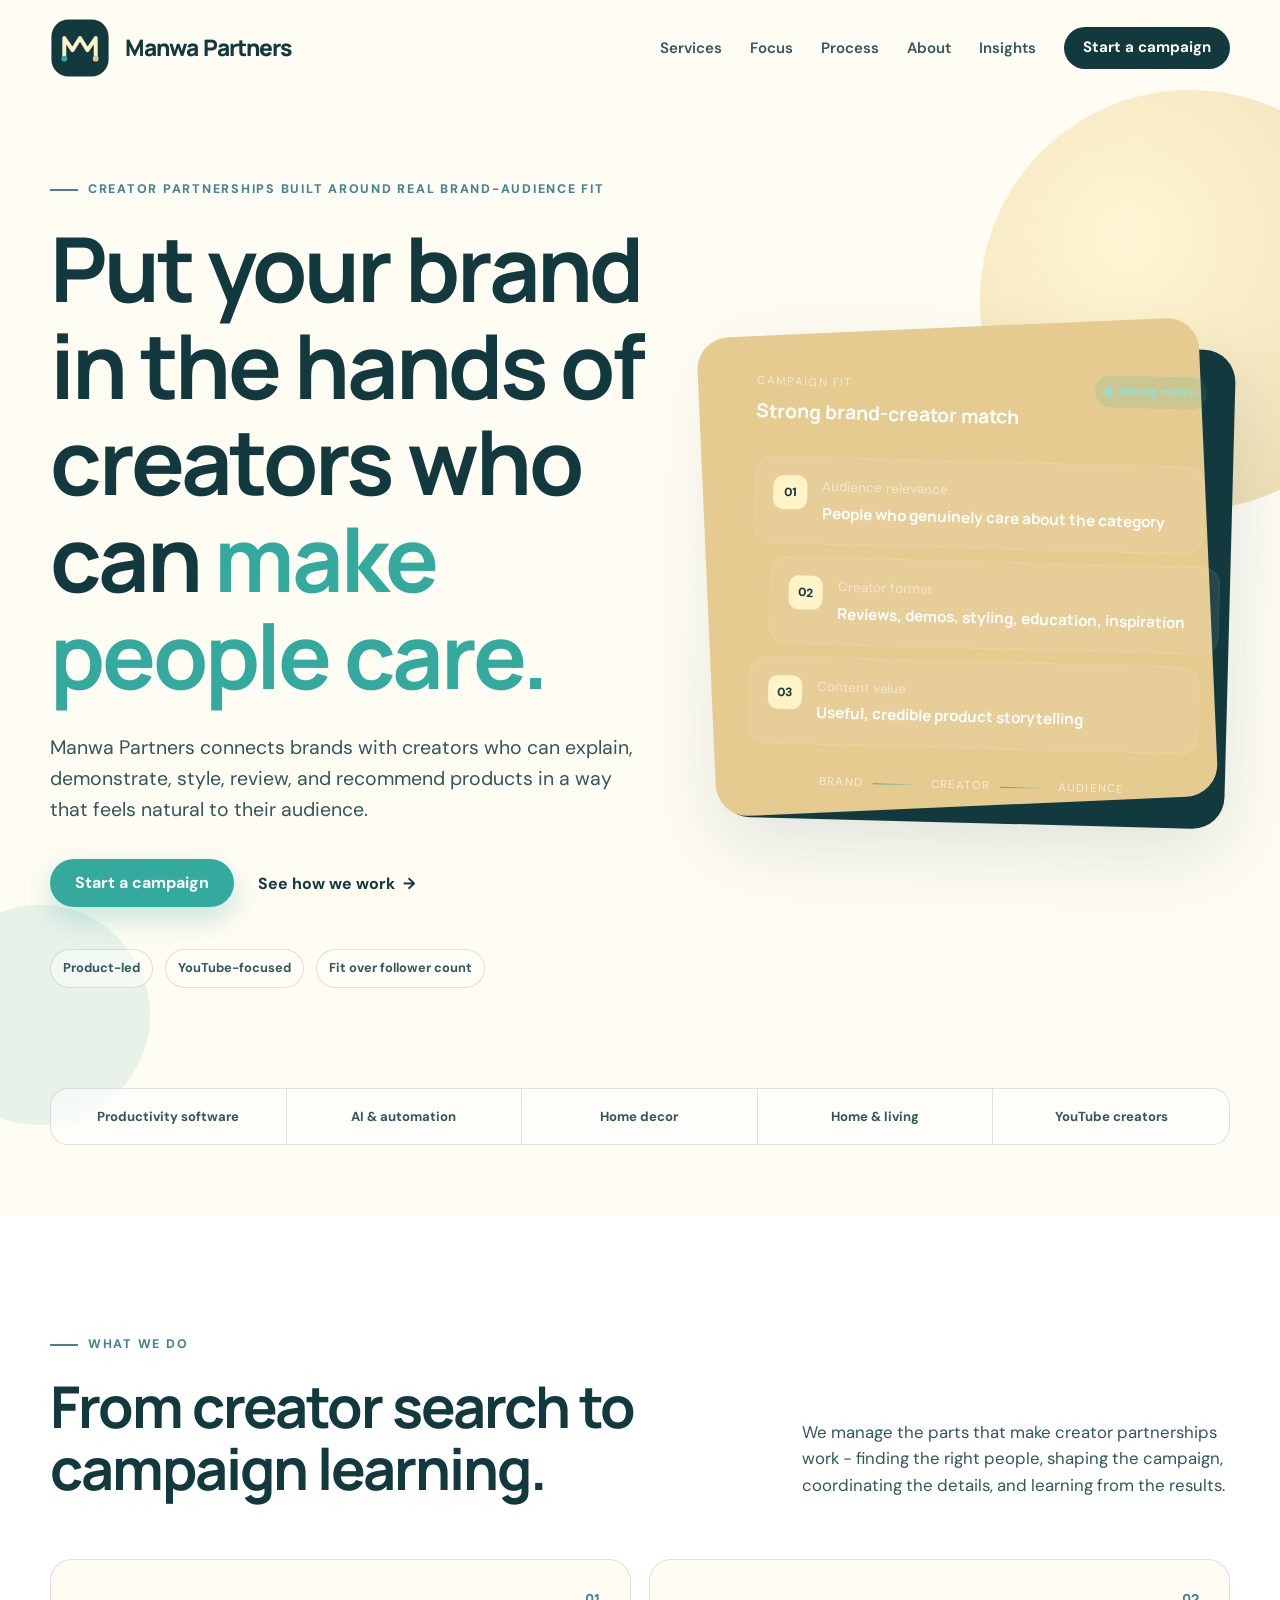
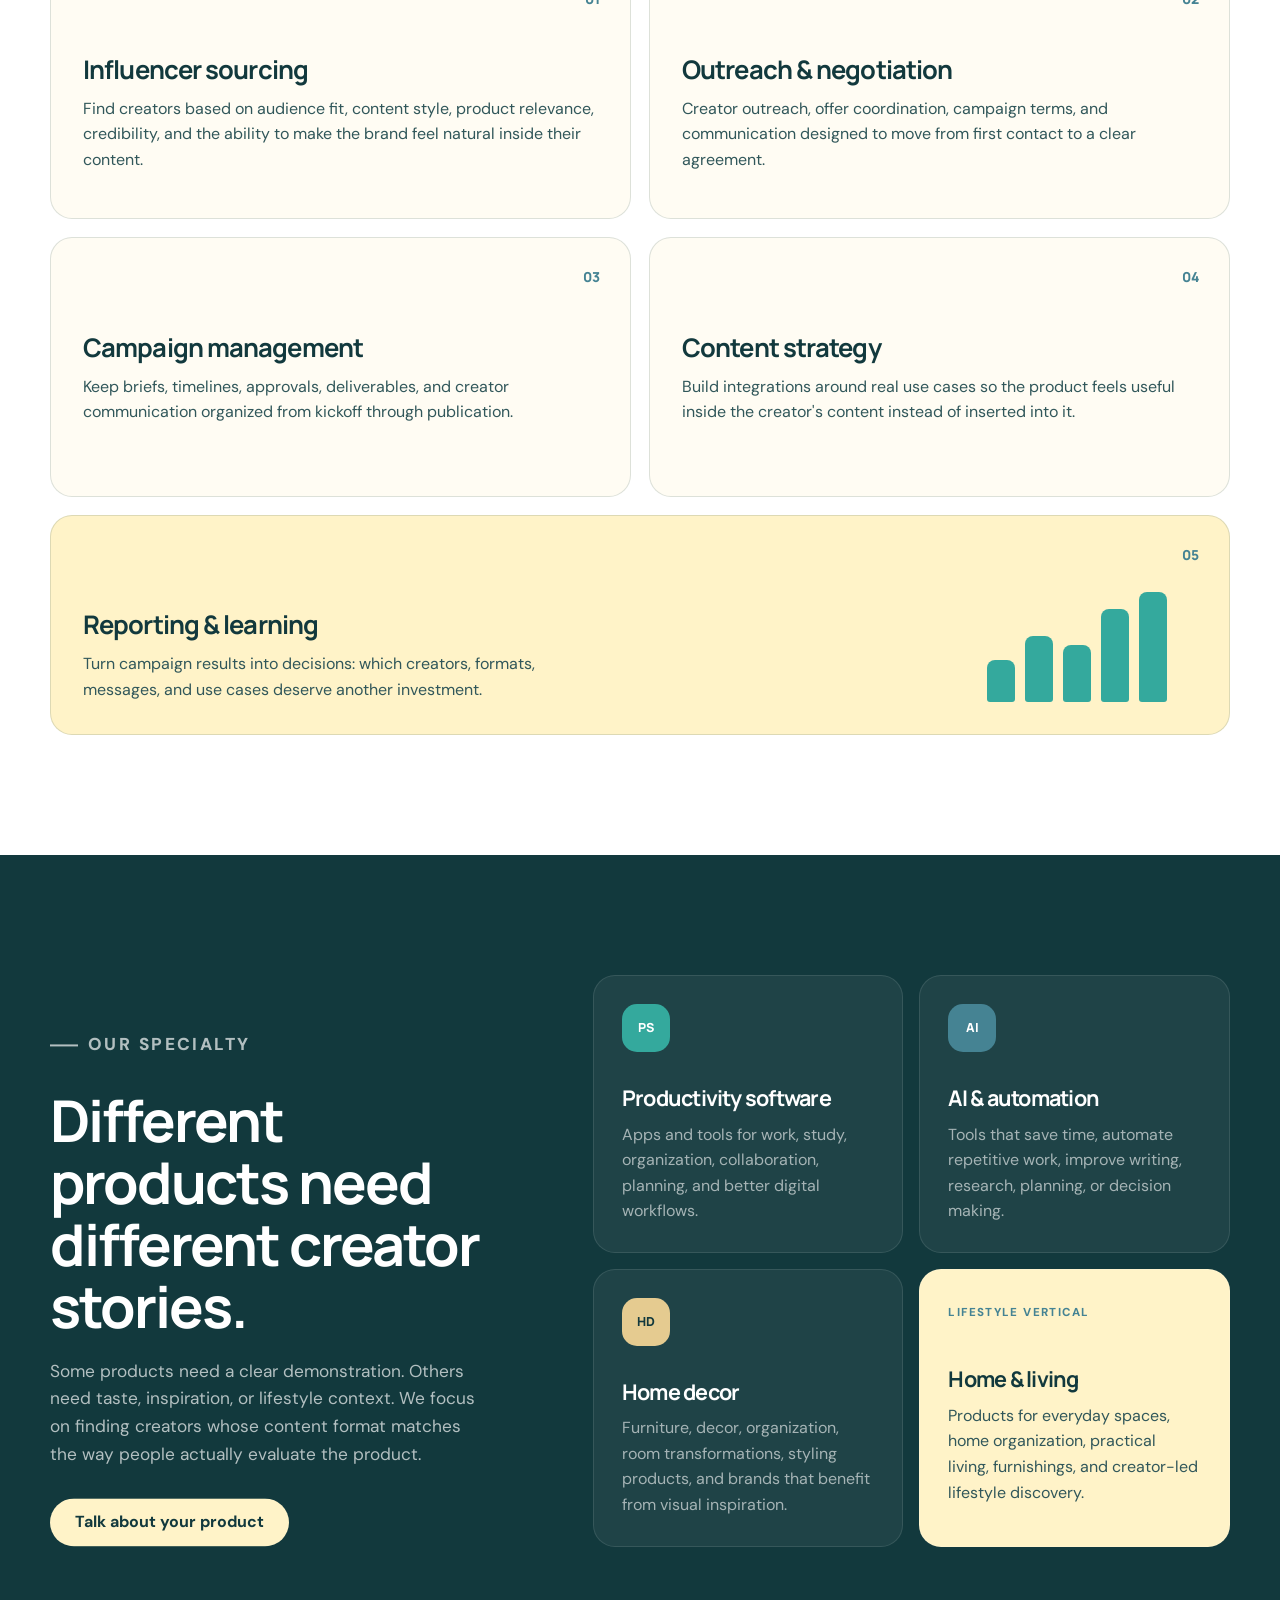
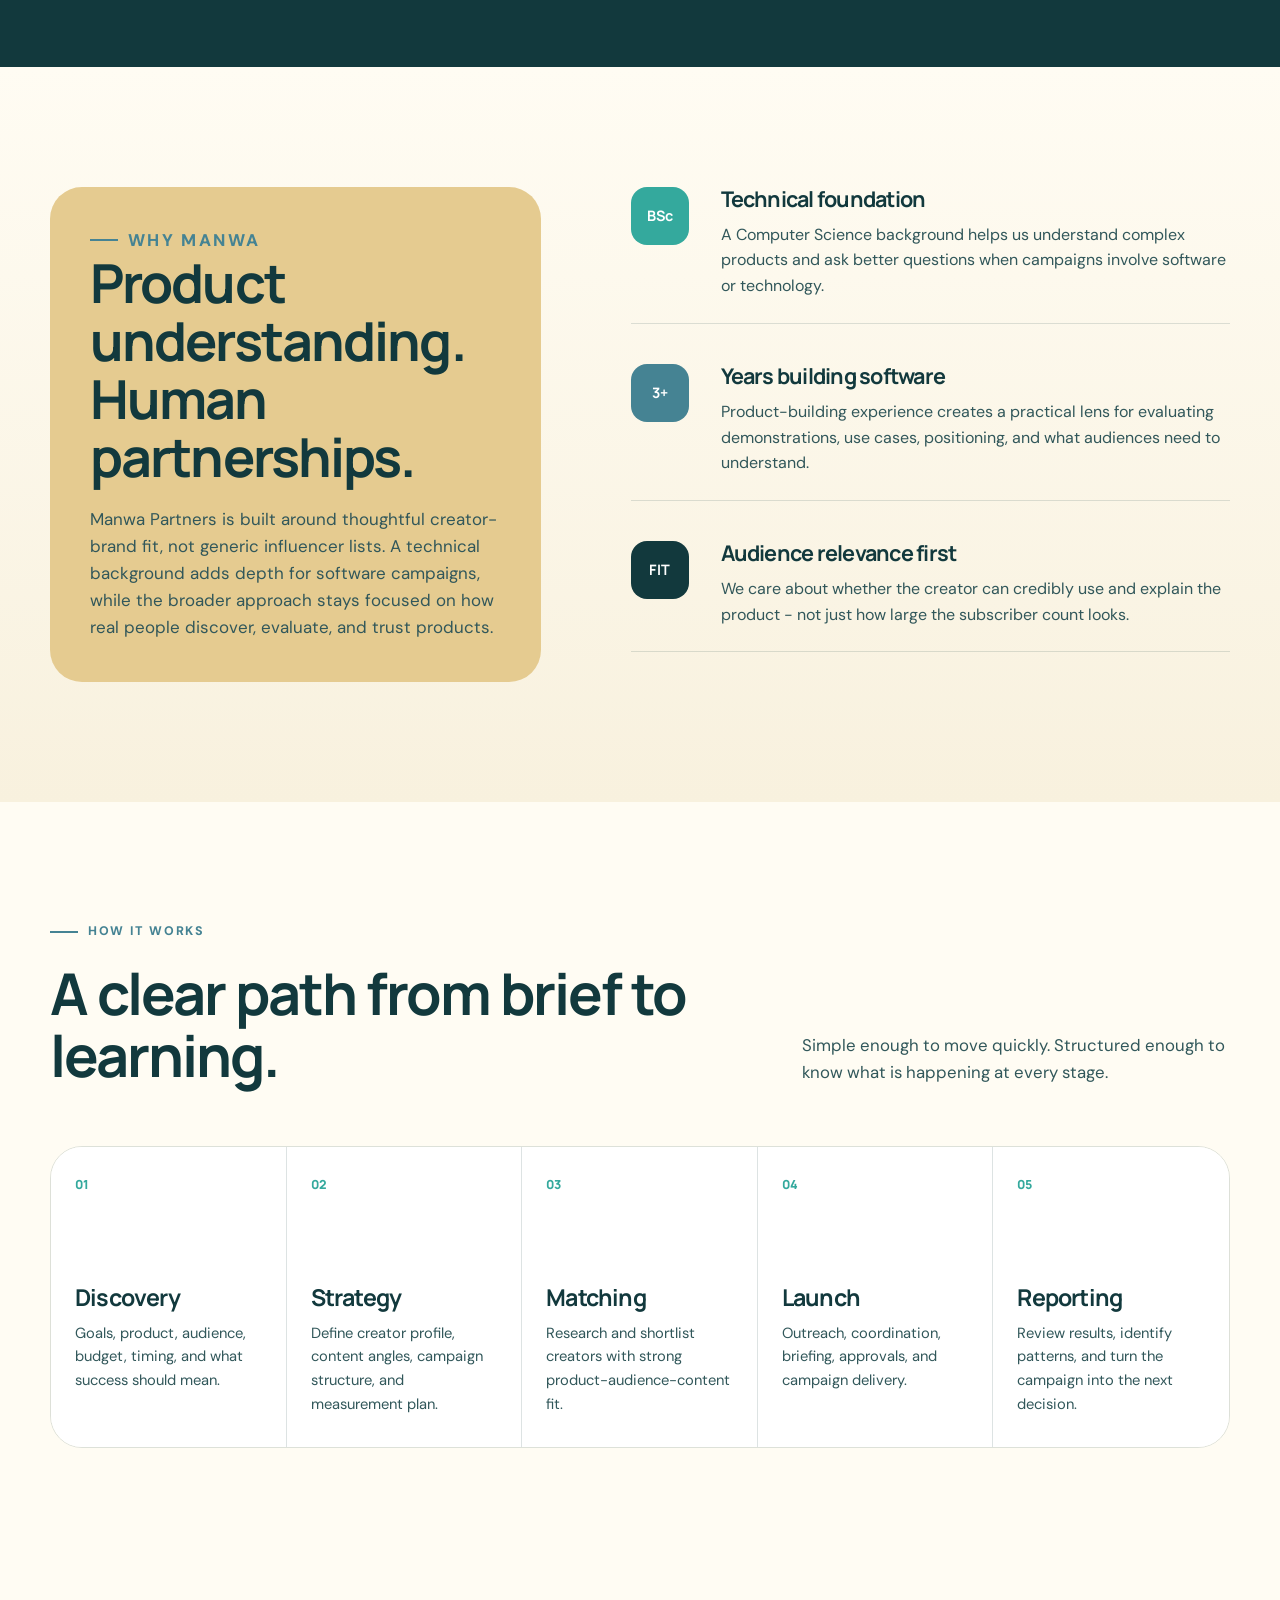
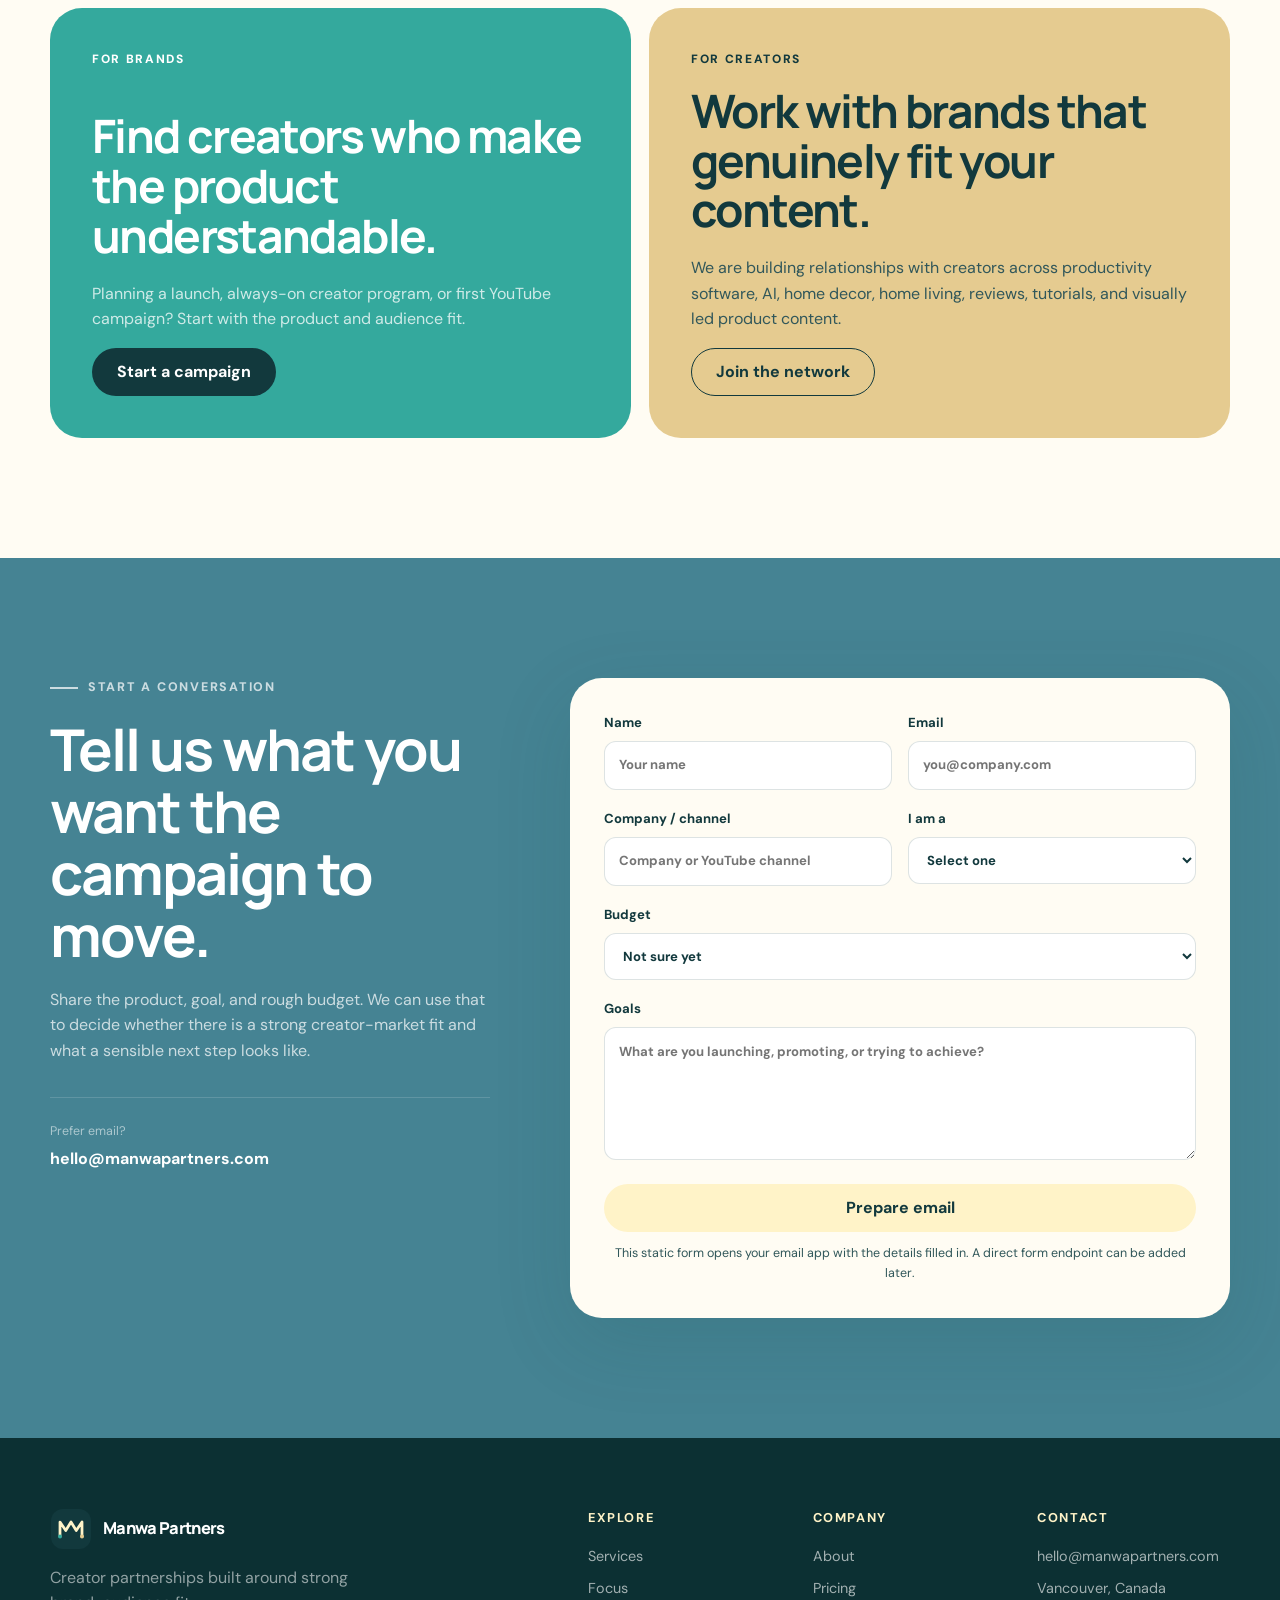
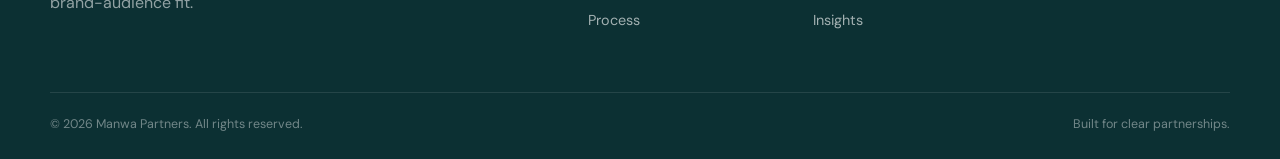
==== index.html @ 05e08f64 "MANWA-1: Add Manwa Partners website" ====
<!doctype html>
<html lang="en">
<head>
  <meta charset="utf-8">
  <meta name="viewport" content="width=device-width, initial-scale=1">
  <title>Manwa Partners | Influencer Marketing & Creator Partnerships</title>
  <meta name="description" content="Manwa Partners connects brands with creators through thoughtful influencer sourcing, campaign strategy, outreach, management, and reporting.">
  <meta name="theme-color" content="#34A99D">
  <meta property="og:title" content="Manwa Partners | Creator partnerships built around real fit">
  <meta property="og:description" content="Influencer marketing and creator partnerships for brands in productivity software, home decor, home living, and other strong-fit categories.">
  <meta property="og:type" content="website">
  <meta property="og:url" content="https://manwapartners.com/">
  <meta property="og:image" content="https://manwapartners.com/assets/og-card.png">
  <link rel="canonical" href="https://manwapartners.com/">
  <link rel="icon" href="assets/favicon.svg" type="image/svg+xml">
  <link rel="preconnect" href="https://fonts.googleapis.com">
  <link rel="preconnect" href="https://fonts.gstatic.com" crossorigin>
  <link href="https://fonts.googleapis.com/css2?family=DM+Sans:wght@400;500;600;700&family=Manrope:wght@500;600;700;800&display=swap" rel="stylesheet">
  <link rel="stylesheet" href="styles.css">
  <script src="script.js" defer></script>
</head>
<body>
  <a class="skip-link" href="#main">Skip to content</a>
  <header class="site-header" data-header>
    <div class="container header-inner">
      <a class="brand" href="index.html" aria-label="Manwa Partners home">
        <img src="assets/logo-mark.svg" alt="" width="42" height="42">
        <span>Manwa Partners</span>
      </a>
      <button class="menu-button" type="button" aria-expanded="false" aria-controls="site-navigation" data-menu-button>
        <span class="menu-line"></span><span class="menu-line"></span><span class="sr-only">Toggle navigation</span>
      </button>
      <nav class="site-nav" id="site-navigation" aria-label="Primary navigation" data-navigation>
        <a href="#services">Services</a>
        <a href="#focus">Focus</a>
        <a href="#process">Process</a>
        <a href="about.html">About</a>
        <a href="blog.html">Insights</a>
        <a class="button button-small button-dark" href="#contact">Start a campaign</a>
      </nav>
    </div>
  </header>

  <main id="main">
    <section class="hero section">
      <div class="hero-orb hero-orb-one" aria-hidden="true"></div>
      <div class="hero-orb hero-orb-two" aria-hidden="true"></div>
      <div class="container hero-grid">
        <div class="hero-copy reveal">
          <p class="eyebrow"><span></span>Creator partnerships built around real brand-audience fit</p>
          <h1>Put your brand in the hands of creators who can <em>make people care.</em></h1>
          <p class="hero-description">Manwa Partners connects brands with creators who can explain, demonstrate, style, review, and recommend products in a way that feels natural to their audience.</p>
          <div class="hero-actions">
            <a class="button button-primary" href="#contact">Start a campaign</a>
            <a class="text-link" href="#process">See how we work <span aria-hidden="true">→</span></a>
          </div>
          <div class="hero-proof"><span>Product-led</span><span>YouTube-focused</span><span>Fit over follower count</span></div>
        </div>

        <div class="hero-visual reveal reveal-delay">
          <div class="signal-card">
            <div class="signal-header">
              <div><span class="signal-label">Campaign fit</span><strong>Strong brand-creator match</strong></div>
              <span class="status-pill"><i></i>Strong match</span>
            </div>
            <div class="match-stack">
              <article class="match-card"><span class="match-number">01</span><div><small>Audience relevance</small><strong>People who genuinely care about the category</strong></div></article>
              <article class="match-card shift"><span class="match-number">02</span><div><small>Creator format</small><strong>Reviews, demos, styling, education, inspiration</strong></div></article>
              <article class="match-card"><span class="match-number">03</span><div><small>Content value</small><strong>Useful, credible product storytelling</strong></div></article>
            </div>
            <div class="signal-footer"><span>Brand</span><b></b><span>Creator</span><b></b><span>Audience</span></div>
          </div>
        </div>
      </div>

      <div class="container">
        <div class="focus-strip reveal"><span>Productivity software</span><span>AI & automation</span><span>Home decor</span><span>Home & living</span><span>YouTube creators</span></div>
      </div>
    </section>

    <section class="section section-services" id="services">
      <div class="container">
        <div class="section-heading reveal">
          <div><p class="eyebrow"><span></span>What we do</p><h2>From creator search to campaign learning.</h2></div>
          <p>We manage the parts that make creator partnerships work - finding the right people, shaping the campaign, coordinating the details, and learning from the results.</p>
        </div>
        <div class="services-grid">
          <article class="service-card reveal"><span>01</span><h3>Influencer sourcing</h3><p>Find creators based on audience fit, content style, product relevance, credibility, and the ability to make the brand feel natural inside their content.</p></article>
          <article class="service-card reveal"><span>02</span><h3>Outreach & negotiation</h3><p>Creator outreach, offer coordination, campaign terms, and communication designed to move from first contact to a clear agreement.</p></article>
          <article class="service-card reveal"><span>03</span><h3>Campaign management</h3><p>Keep briefs, timelines, approvals, deliverables, and creator communication organized from kickoff through publication.</p></article>
          <article class="service-card reveal"><span>04</span><h3>Content strategy</h3><p>Build integrations around real use cases so the product feels useful inside the creator's content instead of inserted into it.</p></article>
          <article class="service-card service-wide reveal"><span>05</span><div><h3>Reporting & learning</h3><p>Turn campaign results into decisions: which creators, formats, messages, and use cases deserve another investment.</p></div><div class="mini-chart"><i></i><i></i><i></i><i></i><i></i></div></article>
        </div>
      </div>
    </section>

    <section class="section section-focus" id="focus">
      <div class="container focus-layout">
        <div class="focus-intro reveal">
          <p class="eyebrow eyebrow-light"><span></span>Our specialty</p>
          <h2>Different products need different creator stories.</h2>
          <p>Some products need a clear demonstration. Others need taste, inspiration, or lifestyle context. We focus on finding creators whose content format matches the way people actually evaluate the product.</p>
          <a class="button button-cream" href="#contact">Talk about your product</a>
        </div>
        <div class="focus-cards">
          <article class="focus-card reveal"><span class="focus-icon">PS</span><h3>Productivity software</h3><p>Apps and tools for work, study, organization, collaboration, planning, and better digital workflows.</p></article>
          <article class="focus-card reveal"><span class="focus-icon">AI</span><h3>AI & automation</h3><p>Tools that save time, automate repetitive work, improve writing, research, planning, or decision making.</p></article>
          <article class="focus-card reveal"><span class="focus-icon">HD</span><h3>Home decor</h3><p>Furniture, decor, organization, room transformations, styling products, and brands that benefit from visual inspiration.</p></article>
          <article class="focus-card focus-secondary reveal"><span class="focus-kicker">Lifestyle vertical</span><h3>Home & living</h3><p>Products for everyday spaces, home organization, practical living, furnishings, and creator-led lifestyle discovery.</p></article>
        </div>
      </div>
    </section>

    <section class="section section-advantage">
      <div class="container advantage-grid">
        <div class="advantage-card reveal"><p class="eyebrow"><span></span>Why Manwa</p><h2>Product understanding. Human partnerships.</h2><p>Manwa Partners is built around thoughtful creator-brand fit, not generic influencer lists. A technical background adds depth for software campaigns, while the broader approach stays focused on how real people discover, evaluate, and trust products.</p></div>
        <div class="advantage-points">
          <article class="advantage-point reveal"><strong>BSc</strong><div><h3>Technical foundation</h3><p>A Computer Science background helps us understand complex products and ask better questions when campaigns involve software or technology.</p></div></article>
          <article class="advantage-point reveal"><strong>3+</strong><div><h3>Years building software</h3><p>Product-building experience creates a practical lens for evaluating demonstrations, use cases, positioning, and what audiences need to understand.</p></div></article>
          <article class="advantage-point reveal"><strong>FIT</strong><div><h3>Audience relevance first</h3><p>We care about whether the creator can credibly use and explain the product - not just how large the subscriber count looks.</p></div></article>
        </div>
      </div>
    </section>

    <section class="section" id="process">
      <div class="container">
        <div class="section-heading reveal"><div><p class="eyebrow"><span></span>How it works</p><h2>A clear path from brief to learning.</h2></div><p>Simple enough to move quickly. Structured enough to know what is happening at every stage.</p></div>
        <ol class="process-grid">
          <li class="process-step reveal"><span>01</span><h3>Discovery</h3><p>Goals, product, audience, budget, timing, and what success should mean.</p></li>
          <li class="process-step reveal"><span>02</span><h3>Strategy</h3><p>Define creator profile, content angles, campaign structure, and measurement plan.</p></li>
          <li class="process-step reveal"><span>03</span><h3>Matching</h3><p>Research and shortlist creators with strong product-audience-content fit.</p></li>
          <li class="process-step reveal"><span>04</span><h3>Launch</h3><p>Outreach, coordination, briefing, approvals, and campaign delivery.</p></li>
          <li class="process-step reveal"><span>05</span><h3>Reporting</h3><p>Review results, identify patterns, and turn the campaign into the next decision.</p></li>
        </ol>
      </div>
    </section>

    <section class="section section-pathways">
      <div class="container pathway-grid">
        <article class="pathway-card pathway-brand reveal"><span class="pathway-label">For brands</span><h2>Find creators who make the product understandable.</h2><p>Planning a launch, always-on creator program, or first YouTube campaign? Start with the product and audience fit.</p><a class="button button-dark" href="#contact">Start a campaign</a></article>
        <article class="pathway-card pathway-creator reveal"><span class="pathway-label">For creators</span><h2>Work with brands that genuinely fit your content.</h2><p>We are building relationships with creators across productivity software, AI, home decor, home living, reviews, tutorials, and visually led product content.</p><a class="button button-outline-dark" href="#contact">Join the network</a></article>
      </div>
    </section>

    <section class="section section-contact" id="contact">
      <div class="container contact-grid">
        <div class="contact-copy reveal"><p class="eyebrow eyebrow-light"><span></span>Start a conversation</p><h2>Tell us what you want the campaign to move.</h2><p>Share the product, goal, and rough budget. We can use that to decide whether there is a strong creator-market fit and what a sensible next step looks like.</p><div class="contact-note"><span>Prefer email?</span><a href="mailto:hello@manwapartners.com">hello@manwapartners.com</a></div></div>
        <form class="contact-form reveal" data-contact-form>
          <div class="form-row"><label>Name<input type="text" name="name" autocomplete="name" required placeholder="Your name"></label><label>Email<input type="email" name="email" autocomplete="email" required placeholder="you@company.com"></label></div>
          <div class="form-row"><label>Company / channel<input type="text" name="company" required placeholder="Company or YouTube channel"></label><label>I am a<select name="contactType" required><option value="" selected disabled>Select one</option><option>Brand</option><option>Creator</option><option>Other</option></select></label></div>
          <label>Budget<select name="budget"><option>Not sure yet</option><option>Under $5k</option><option>$5k-$15k</option><option>$15k-$30k</option><option>$30k+</option></select></label>
          <label>Goals<textarea name="goals" rows="5" required placeholder="What are you launching, promoting, or trying to achieve?"></textarea></label>
          <button class="button button-cream button-full" type="submit">Prepare email</button>
          <p class="form-help">This static form opens your email app with the details filled in. A direct form endpoint can be added later.</p>
        </form>
      </div>
    </section>
  </main>

  <footer class="site-footer">
    <div class="container footer-main">
      <div><a class="brand brand-footer" href="index.html"><img src="assets/logo-mark.svg" alt="" width="42" height="42"><span>Manwa Partners</span></a><p>Creator partnerships built around strong brand-audience fit.</p></div>
      <div class="footer-links"><div><strong>Explore</strong><a href="#services">Services</a><a href="#focus">Focus</a><a href="#process">Process</a></div><div><strong>Company</strong><a href="about.html">About</a><a href="pricing.html">Pricing</a><a href="blog.html">Insights</a></div><div><strong>Contact</strong><a href="mailto:hello@manwapartners.com">hello@manwapartners.com</a><span>Vancouver, Canada</span></div></div>
    </div>
    <div class="container footer-bottom"><span>© <span data-year></span> Manwa Partners. All rights reserved.</span><span>Built for clear partnerships.</span></div>
  </footer>
</body>
</html>
---- styles.css ----
:root{--sand:#E5CB90;--cream:#FFF3C8;--teal:#34A99D;--blue:#458393;--ink:#12393D;--ink-soft:#31575A;--paper:#FFFCF3;--white:#FFFFFF;--line:rgba(18,57,61,.14);--shadow:0 24px 80px rgba(22,75,77,.14);--shadow-soft:0 14px 40px rgba(22,75,77,.10);--radius-large:32px;--radius-medium:22px;--container:1180px}
*{box-sizing:border-box}html{scroll-behavior:smooth}body{margin:0;min-width:320px;background:var(--paper);color:var(--ink);font-family:"DM Sans",sans-serif;font-size:16px;line-height:1.6;-webkit-font-smoothing:antialiased}body.menu-open{overflow:hidden}::selection{background:var(--sand);color:var(--ink)}img{max-width:100%;display:block}a{color:inherit;text-decoration:none}button,input,select,textarea{font:inherit}button{cursor:pointer}h1,h2,h3,p{margin-top:0}h1,h2,h3{font-family:"Manrope",sans-serif;letter-spacing:-.035em;line-height:1.08}h1{font-size:clamp(3rem,7vw,6.8rem);margin-bottom:28px}h2{font-size:clamp(2.2rem,4.5vw,4.5rem);margin-bottom:20px}h3{font-size:1.35rem;margin-bottom:12px}p{color:var(--ink-soft)}.container{width:min(calc(100% - 40px),var(--container));margin-inline:auto}.narrow{max-width:900px}.section{position:relative;padding:120px 0}.sr-only{position:absolute;width:1px;height:1px;padding:0;margin:-1px;overflow:hidden;clip:rect(0,0,0,0);white-space:nowrap;border:0}.skip-link{position:fixed;left:20px;top:18px;z-index:999;transform:translateY(-150%);background:var(--ink);color:var(--white);padding:10px 16px;border-radius:10px}.skip-link:focus{transform:translateY(0)}
.site-header{position:fixed;inset:0 0 auto;z-index:100;padding:18px 0;transition:background .25s ease,box-shadow .25s ease,padding .25s ease}.site-header.scrolled{padding:10px 0;background:rgba(255,252,243,.9);backdrop-filter:blur(18px);box-shadow:0 8px 30px rgba(18,57,61,.08)}.header-inner{display:flex;align-items:center;justify-content:space-between;gap:24px}.brand{display:inline-flex;align-items:center;gap:11px;font-family:"Manrope",sans-serif;font-weight:800;letter-spacing:-.04em;font-size:1.03rem}.brand img{flex:0 0 auto}.site-nav{display:flex;align-items:center;gap:28px;font-size:.94rem;font-weight:600}.site-nav>a:not(.button){position:relative;color:var(--ink-soft)}.site-nav>a:not(.button)::after{content:"";position:absolute;height:2px;left:0;right:100%;bottom:-7px;background:var(--teal);transition:right .2s ease}.site-nav>a:not(.button):hover::after,.site-nav>a.active::after{right:0}.menu-button{display:none;border:0;background:transparent;width:44px;height:44px;padding:10px}.menu-line{display:block;width:100%;height:2px;background:var(--ink);margin:6px 0;transition:transform .2s ease}.button{display:inline-flex;align-items:center;justify-content:center;border:1px solid transparent;border-radius:999px;padding:15px 24px;font-weight:700;line-height:1;transition:transform .2s ease,box-shadow .2s ease,background .2s ease,color .2s ease}.button:hover{transform:translateY(-2px)}.button-small{padding:12px 18px}.button-primary{background:var(--teal);color:var(--white);box-shadow:0 12px 28px rgba(52,169,157,.28)}.button-primary:hover{background:#2B978C}.button-dark{background:var(--ink);color:var(--white)}.button-cream{background:var(--cream);color:var(--ink)}.button-outline-dark{border-color:var(--ink);color:var(--ink);background:transparent}.button-outline-dark:hover{background:var(--ink);color:var(--white)}.button-full{width:100%}.text-link{display:inline-flex;align-items:center;gap:8px;font-weight:700}.text-link span{transition:transform .2s ease}.text-link:hover span{transform:translateX(4px)}.eyebrow{display:flex;align-items:center;gap:10px;margin-bottom:20px;color:var(--blue);font-size:.78rem;font-weight:800;text-transform:uppercase;letter-spacing:.14em}.eyebrow span{width:28px;height:2px;background:currentColor}.eyebrow-light{color:var(--cream)}
.hero{min-height:100vh;padding-top:180px;padding-bottom:70px;overflow:hidden}.hero-grid{display:grid;grid-template-columns:minmax(0,1.08fr) minmax(380px,.92fr);gap:80px;align-items:center}.hero-copy{position:relative;z-index:2}.hero h1{max-width:850px}.hero h1 em{color:var(--teal);font-style:normal}.hero-description{max-width:700px;font-size:1.22rem;margin-bottom:34px}.hero-actions{display:flex;align-items:center;gap:24px;flex-wrap:wrap}.hero-proof{display:flex;gap:12px;flex-wrap:wrap;margin-top:42px}.hero-proof span{padding:8px 12px;border:1px solid var(--line);border-radius:999px;font-size:.8rem;font-weight:700;color:var(--ink-soft);background:rgba(255,255,255,.45)}.hero-orb{position:absolute;border-radius:50%;opacity:.7;pointer-events:none}.hero-orb-one{width:420px;height:420px;right:-120px;top:90px;background:radial-gradient(circle at 35% 35%,var(--cream),var(--sand))}.hero-orb-two{width:220px;height:220px;left:-70px;bottom:90px;background:rgba(52,169,157,.16)}
.signal-card{position:relative;background:var(--ink);color:var(--white);padding:28px;border-radius:var(--radius-large);box-shadow:var(--shadow);transform:rotate(1.5deg)}.signal-card::before{content:"";position:absolute;inset:-16px 22px 16px -18px;z-index:-1;border-radius:var(--radius-large);background:var(--sand);transform:rotate(-4deg)}.signal-header{display:flex;align-items:flex-start;justify-content:space-between;gap:20px;margin-bottom:30px}.signal-header strong{display:block;font-family:"Manrope",sans-serif;font-size:1.2rem;margin-top:3px}.signal-label{color:rgba(255,255,255,.58);font-size:.72rem;text-transform:uppercase;letter-spacing:.12em}.status-pill{display:inline-flex;align-items:center;gap:7px;padding:7px 10px;border-radius:999px;background:rgba(52,169,157,.14);color:#8DE4D9;font-size:.72rem;font-weight:700;white-space:nowrap}.status-pill i{width:7px;height:7px;border-radius:50%;background:#8DE4D9;box-shadow:0 0 0 5px rgba(141,228,217,.12)}.match-stack{display:grid;gap:12px}.match-card{display:flex;gap:15px;align-items:flex-start;padding:18px;border-radius:18px;background:rgba(255,255,255,.075);border:1px solid rgba(255,255,255,.08)}.match-card.shift{transform:translateX(18px)}.match-number{display:grid;place-items:center;width:34px;height:34px;flex:0 0 auto;border-radius:10px;background:var(--cream);color:var(--ink);font-size:.75rem;font-weight:800}.match-card small{display:block;margin-bottom:3px;color:rgba(255,255,255,.5)}.match-card strong{font-family:"Manrope",sans-serif;font-size:.95rem;line-height:1.35}.signal-footer{display:flex;align-items:center;justify-content:center;gap:10px;margin-top:28px;font-size:.72rem;color:rgba(255,255,255,.65);text-transform:uppercase;letter-spacing:.1em}.signal-footer b{width:48px;height:1px;background:linear-gradient(90deg,var(--teal),rgba(255,255,255,.12))}.focus-strip{margin-top:100px;display:grid;grid-template-columns:repeat(5,1fr);border:1px solid var(--line);border-radius:18px;overflow:hidden;background:rgba(255,255,255,.54);backdrop-filter:blur(10px)}.focus-strip span{padding:17px 14px;text-align:center;font-size:.82rem;font-weight:700;color:var(--ink-soft);border-right:1px solid var(--line)}.focus-strip span:last-child{border-right:0}
.section-services{background:var(--white)}.section-heading{display:grid;grid-template-columns:1.1fr .7fr;gap:80px;align-items:end;margin-bottom:60px}.section-heading h2{margin-bottom:0;max-width:760px}.section-heading>p{margin:0;font-size:1.05rem}.services-grid{display:grid;grid-template-columns:repeat(2,1fr);gap:18px}.service-card{position:relative;min-height:260px;padding:32px;border:1px solid var(--line);border-radius:var(--radius-medium);background:var(--paper);overflow:hidden;transition:transform .25s ease,box-shadow .25s ease,border-color .25s ease}.service-card:hover{transform:translateY(-5px);box-shadow:var(--shadow-soft);border-color:rgba(52,169,157,.4)}.service-card>span{position:absolute;top:28px;right:30px;color:var(--blue);font-family:"Manrope",sans-serif;font-weight:800;font-size:.86rem}.service-card h3{max-width:340px;margin-top:64px;font-size:1.6rem}.service-card p{max-width:520px;margin-bottom:0}.service-wide{grid-column:1/-1;min-height:220px;display:grid;grid-template-columns:1fr 280px;align-items:end;gap:40px;background:var(--cream)}.service-wide h3{margin-top:38px}.mini-chart{height:120px;display:flex;align-items:flex-end;justify-content:flex-end;gap:10px;padding-right:30px}.mini-chart i{width:28px;border-radius:8px 8px 3px 3px;background:var(--teal)}.mini-chart i:nth-child(1){height:35%}.mini-chart i:nth-child(2){height:55%}.mini-chart i:nth-child(3){height:48%}.mini-chart i:nth-child(4){height:78%}.mini-chart i:nth-child(5){height:92%}
.section-focus{background:var(--ink);color:var(--white);overflow:hidden}.focus-layout{display:grid;grid-template-columns:.82fr 1.18fr;gap:100px;align-items:start}.focus-intro{position:sticky;top:140px}.focus-intro h2{color:var(--white)}.focus-intro p{color:rgba(255,255,255,.68);font-size:1.08rem;margin-bottom:30px}.focus-cards{display:grid;grid-template-columns:repeat(2,1fr);gap:16px}.focus-card{min-height:260px;padding:28px;border:1px solid rgba(255,255,255,.1);border-radius:var(--radius-medium);background:rgba(255,255,255,.055)}.focus-card h3{color:var(--white);margin-top:34px}.focus-card p{color:rgba(255,255,255,.6);margin-bottom:0}.focus-icon{display:grid;place-items:center;width:48px;height:48px;border-radius:15px;background:var(--teal);color:var(--white);font-family:"Manrope",sans-serif;font-size:.78rem;font-weight:800}.focus-card:nth-child(2) .focus-icon{background:var(--blue)}.focus-card:nth-child(3) .focus-icon{background:var(--sand);color:var(--ink)}.focus-secondary{background:var(--cream);color:var(--ink)}.focus-secondary h3{color:var(--ink);margin-top:44px}.focus-secondary p{color:var(--ink-soft)}.focus-kicker{font-size:.72rem;font-weight:800;text-transform:uppercase;letter-spacing:.12em;color:var(--blue)}
.section-advantage{background:linear-gradient(180deg,var(--paper),#F8F1DE)}.advantage-grid{display:grid;grid-template-columns:.9fr 1.1fr;gap:90px;align-items:start}.advantage-card{padding:40px;border-radius:var(--radius-large);background:var(--sand)}.advantage-card h2{font-size:clamp(2.4rem,4.2vw,4.3rem)}.advantage-card p{margin-bottom:0;font-size:1.06rem}.advantage-points{display:grid;gap:16px}.advantage-point{display:grid;grid-template-columns:70px 1fr;gap:20px;padding:24px 0;border-bottom:1px solid var(--line)}.advantage-point:first-child{padding-top:0}.advantage-point>strong{display:grid;place-items:center;width:58px;height:58px;border-radius:16px;background:var(--teal);color:var(--white);font-family:"Manrope",sans-serif;font-size:.9rem}.advantage-point:nth-child(2)>strong{background:var(--blue)}.advantage-point:nth-child(3)>strong{background:var(--ink)}.advantage-point p{margin-bottom:0}
.process-grid{list-style:none;margin:0;padding:0;display:grid;grid-template-columns:repeat(5,1fr);gap:0;border:1px solid var(--line);border-radius:var(--radius-large);overflow:hidden}.process-step{min-height:300px;padding:28px 24px;border-right:1px solid var(--line);background:var(--white);transition:background .25s ease}.process-step:last-child{border-right:0}.process-step:hover{background:var(--cream)}.process-step>span{display:block;color:var(--teal);font-family:"Manrope",sans-serif;font-size:.78rem;font-weight:800;margin-bottom:90px}.process-step h3{font-size:1.45rem}.process-step p{margin-bottom:0;font-size:.92rem}.section-pathways{padding-top:40px}.pathway-grid{display:grid;grid-template-columns:repeat(2,1fr);gap:18px}.pathway-card{min-height:430px;display:flex;flex-direction:column;align-items:flex-start;justify-content:flex-end;padding:42px;border-radius:var(--radius-large)}.pathway-card h2{font-size:clamp(2rem,3.6vw,3.6rem);max-width:600px}.pathway-card p{max-width:560px}.pathway-brand{background:var(--teal);color:var(--white)}.pathway-brand p{color:rgba(255,255,255,.76)}.pathway-creator{background:var(--sand)}.pathway-label{margin-bottom:auto;font-size:.75rem;font-weight:800;text-transform:uppercase;letter-spacing:.14em}
.section-contact{background:var(--blue);color:var(--white)}.contact-grid{display:grid;grid-template-columns:.8fr 1.2fr;gap:80px;align-items:start}.contact-copy{position:sticky;top:140px}.contact-copy h2{color:var(--white)}.contact-copy>p{color:rgba(255,255,255,.72)}.contact-note{margin-top:34px;padding-top:24px;border-top:1px solid rgba(255,255,255,.15)}.contact-note span{display:block;font-size:.78rem;color:rgba(255,255,255,.55);margin-bottom:4px}.contact-note a{font-weight:700}.contact-form{padding:34px;border-radius:var(--radius-large);background:var(--paper);color:var(--ink);box-shadow:var(--shadow)}.form-row{display:grid;grid-template-columns:repeat(2,1fr);gap:16px}.contact-form label{display:block;margin-bottom:18px;font-size:.82rem;font-weight:700;color:var(--ink)}.contact-form input,.contact-form select,.contact-form textarea{width:100%;margin-top:8px;border:1px solid var(--line);border-radius:12px;background:var(--white);color:var(--ink);padding:13px 14px;outline:none}.contact-form input:focus,.contact-form select:focus,.contact-form textarea:focus{border-color:var(--teal);box-shadow:0 0 0 4px rgba(52,169,157,.13)}.form-help{margin:12px 0 0;font-size:.78rem;text-align:center}
.site-footer{padding:70px 0 24px;background:#0C3033;color:var(--white)}.footer-main{display:grid;grid-template-columns:1fr 1.4fr;gap:80px;padding-bottom:60px}.brand-footer{color:var(--white);margin-bottom:15px}.footer-main>div:first-child p{max-width:330px;color:rgba(255,255,255,.55)}.footer-links{display:grid;grid-template-columns:repeat(3,1fr);gap:32px}.footer-links>div{display:flex;flex-direction:column;gap:9px}.footer-links strong{margin-bottom:8px;font-size:.8rem;color:var(--cream);text-transform:uppercase;letter-spacing:.12em}.footer-links a,.footer-links span{color:rgba(255,255,255,.62);font-size:.9rem}.footer-links a:hover{color:var(--white)}.footer-bottom{display:flex;justify-content:space-between;gap:20px;padding-top:22px;border-top:1px solid rgba(255,255,255,.1);color:rgba(255,255,255,.42);font-size:.78rem}
.page-hero{padding-top:190px;padding-bottom:90px;background:radial-gradient(circle at 85% 25%,rgba(52,169,157,.16),transparent 28%),radial-gradient(circle at 10% 85%,rgba(229,203,144,.25),transparent 30%)}.page-hero h1{font-size:clamp(3rem,6vw,6rem)}.page-hero p:last-child{max-width:800px;font-size:1.18rem}.page-section{background:var(--white)}.story-grid{display:grid;grid-template-columns:1.2fr .8fr;gap:80px;align-items:center}.story-copy h2{font-size:clamp(2.4rem,4vw,4rem)}.story-copy p{font-size:1.06rem}.story-quote{padding:38px;border-radius:var(--radius-large);background:var(--cream)}.story-quote p{font-family:"Manrope",sans-serif;font-size:clamp(1.7rem,3vw,2.7rem);line-height:1.2;color:var(--ink)}.story-quote span{color:var(--blue);font-weight:700;font-size:.84rem}.about-grid{display:grid;grid-template-columns:1fr 1fr;gap:90px}.about-grid h2{color:var(--white)}.about-details p{color:rgba(255,255,255,.7);font-size:1.04rem}.belief-grid{display:grid;grid-template-columns:repeat(3,1fr);gap:18px}.belief-card{min-height:260px;padding:30px;border-radius:var(--radius-medium);border:1px solid var(--line);background:var(--paper)}.belief-card>span{color:var(--teal);font-family:"Manrope",sans-serif;font-weight:800;font-size:.78rem}.belief-card h3{margin-top:70px}.page-cta{background:var(--teal);color:var(--white);text-align:center}.page-cta-inner{max-width:900px}.page-cta .eyebrow{justify-content:center}.page-cta h2{color:var(--white);margin-bottom:32px}
.pricing-section{background:var(--paper)}.pricing-grid{display:grid;grid-template-columns:repeat(3,1fr);gap:18px}.pricing-card{min-height:540px;padding:34px;border-radius:var(--radius-large);border:1px solid var(--line);background:var(--white);display:flex;flex-direction:column;align-items:flex-start}.pricing-card-featured{background:var(--cream);transform:translateY(-18px);box-shadow:var(--shadow-soft)}.pricing-kicker{font-size:.76rem;text-transform:uppercase;letter-spacing:.13em;font-weight:800;color:var(--blue)}.pricing-card h2{font-size:2rem;margin-top:48px}.pricing-card p{min-height:78px}.pricing-card ul{width:100%;list-style:none;padding:24px 0;margin:14px 0 30px;border-top:1px solid var(--line)}.pricing-card li{padding:8px 0 8px 24px;position:relative;color:var(--ink-soft)}.pricing-card li::before{content:"";position:absolute;left:0;top:17px;width:8px;height:8px;border-radius:50%;background:var(--teal)}.pricing-card>a{margin-top:auto}.pricing-note{margin-top:34px;padding:28px 32px;border-radius:var(--radius-medium);background:var(--ink);color:var(--white)}.pricing-note strong{display:block;margin-bottom:7px;font-family:"Manrope",sans-serif}.pricing-note p{color:rgba(255,255,255,.65);margin:0}
.blog-section{background:var(--paper)}.featured-post{display:grid;grid-template-columns:.9fr 1.1fr;gap:60px;align-items:center;padding:26px;border:1px solid var(--line);border-radius:var(--radius-large);background:var(--white)}.featured-post-art{min-height:380px;border-radius:24px;background:var(--teal);padding:34px;display:flex;flex-direction:column;justify-content:space-between;color:var(--white)}.featured-post-art>span{font-family:"Manrope",sans-serif;font-size:5rem;font-weight:800;opacity:.2}.featured-lines{display:grid;gap:13px}.featured-lines i{display:block;height:14px;border-radius:999px;background:var(--cream)}.featured-lines i:nth-child(2){width:72%}.featured-lines i:nth-child(3){width:48%}.post-meta,.coming-soon{display:inline-block;font-size:.73rem;font-weight:800;text-transform:uppercase;letter-spacing:.12em;color:var(--blue)}.featured-post h2{font-size:clamp(2rem,3.4vw,3.4rem);margin-top:16px}.coming-soon{margin-top:14px;padding:7px 10px;border-radius:999px;background:var(--cream);color:var(--ink)}.post-grid{display:grid;grid-template-columns:repeat(3,1fr);gap:18px;margin-top:18px}.post-card{min-height:320px;padding:30px;border-radius:var(--radius-medium);border:1px solid var(--line);background:var(--white);display:flex;flex-direction:column;align-items:flex-start}.post-card h3{font-size:1.55rem;margin-top:46px}.post-card .coming-soon,.post-card .text-link{margin-top:auto}.post-card-accent{background:var(--sand)}
.not-found{min-height:100vh;display:grid;place-items:center;padding:30px;background:radial-gradient(circle at 20% 20%,rgba(52,169,157,.18),transparent 30%),radial-gradient(circle at 80% 80%,rgba(229,203,144,.35),transparent 34%),var(--paper)}.not-found-card{max-width:680px;padding:54px;border:1px solid var(--line);border-radius:var(--radius-large);background:rgba(255,255,255,.84);box-shadow:var(--shadow);text-align:center}.not-found-card img{margin:0 auto 30px}.not-found-card .eyebrow{justify-content:center}.not-found-card h1{font-size:clamp(3rem,6vw,5.5rem)}.reveal{opacity:0;transform:translateY(22px);transition:opacity .65s ease,transform .65s ease}.reveal.in-view{opacity:1;transform:translateY(0)}.reveal-delay{transition-delay:.12s}
@media(max-width:1000px){.site-nav{position:fixed;inset:74px 20px auto;padding:24px;display:flex;flex-direction:column;align-items:stretch;gap:18px;border:1px solid var(--line);border-radius:22px;background:var(--paper);box-shadow:var(--shadow);opacity:0;visibility:hidden;transform:translateY(-10px);transition:.2s}.site-nav.open{opacity:1;visibility:visible;transform:translateY(0)}.menu-button{display:block}.menu-button[aria-expanded="true"] .menu-line:first-child{transform:translateY(4px) rotate(45deg)}.menu-button[aria-expanded="true"] .menu-line:nth-child(2){transform:translateY(-4px) rotate(-45deg)}.hero-grid,.focus-layout,.advantage-grid,.contact-grid,.story-grid,.about-grid{grid-template-columns:1fr}.hero-grid{gap:80px}.hero-visual{max-width:650px;margin-inline:auto}.focus-intro,.contact-copy{position:static}.focus-layout,.advantage-grid,.contact-grid{gap:60px}.process-grid{grid-template-columns:repeat(2,1fr)}.process-step{border-bottom:1px solid var(--line)}.process-step:nth-child(2n){border-right:0}.process-step:last-child{grid-column:1/-1}.pricing-grid{grid-template-columns:1fr}.pricing-card{min-height:auto}.pricing-card-featured{transform:none}.featured-post{grid-template-columns:1fr}.post-grid{grid-template-columns:1fr}}
@media(max-width:760px){.section{padding:82px 0}.hero{padding-top:145px;padding-bottom:50px}.container{width:min(calc(100% - 28px),var(--container))}h1{font-size:clamp(2.8rem,14vw,4.5rem)}.hero-description{font-size:1.05rem}.focus-strip{grid-template-columns:1fr 1fr;margin-top:70px}.focus-strip span{border-right:1px solid var(--line);border-bottom:1px solid var(--line)}.focus-strip span:last-child{grid-column:1/-1;border-bottom:0}.section-heading{grid-template-columns:1fr;gap:20px;margin-bottom:40px}.services-grid,.focus-cards,.pathway-grid,.belief-grid{grid-template-columns:1fr}.service-wide{grid-column:auto;grid-template-columns:1fr}.mini-chart{justify-content:flex-start;padding-right:0}.process-grid{grid-template-columns:1fr}.process-step,.process-step:nth-child(2n){border-right:0;border-bottom:1px solid var(--line)}.process-step:last-child{grid-column:auto;border-bottom:0}.process-step>span{margin-bottom:50px}.pathway-card{min-height:390px;padding:30px}.form-row{grid-template-columns:1fr;gap:0}.contact-form{padding:24px}.footer-main{grid-template-columns:1fr;gap:44px}.footer-links{grid-template-columns:1fr 1fr}.footer-links>div:last-child{grid-column:1/-1}.footer-bottom{flex-direction:column}.page-hero{padding-top:150px}.featured-post{padding:18px}.featured-post-art{min-height:280px}.signal-card{padding:22px}.signal-header{flex-direction:column}.match-card.shift{transform:none}}
@media(prefers-reduced-motion:reduce){*,*::before,*::after{scroll-behavior:auto!important;animation-duration:.01ms!important;animation-iteration-count:1!important;transition-duration:.01ms!important}.reveal{opacity:1;transform:none}}

/* V2 brand prominence */
.site-header .brand{gap:15px;font-size:1.42rem}
.site-header .brand img{width:60px;height:60px}
.site-header.scrolled .brand{font-size:1.28rem}
.site-header.scrolled .brand img{width:52px;height:52px}
@media(max-width:1000px){.site-nav{inset:92px 20px auto}.site-header .brand{font-size:1.22rem}.site-header .brand img,.site-header.scrolled .brand img{width:50px;height:50px}}
@media(max-width:520px){.site-header .brand{font-size:1.08rem;gap:10px}.site-header .brand img,.site-header.scrolled .brand img{width:46px;height:46px}}
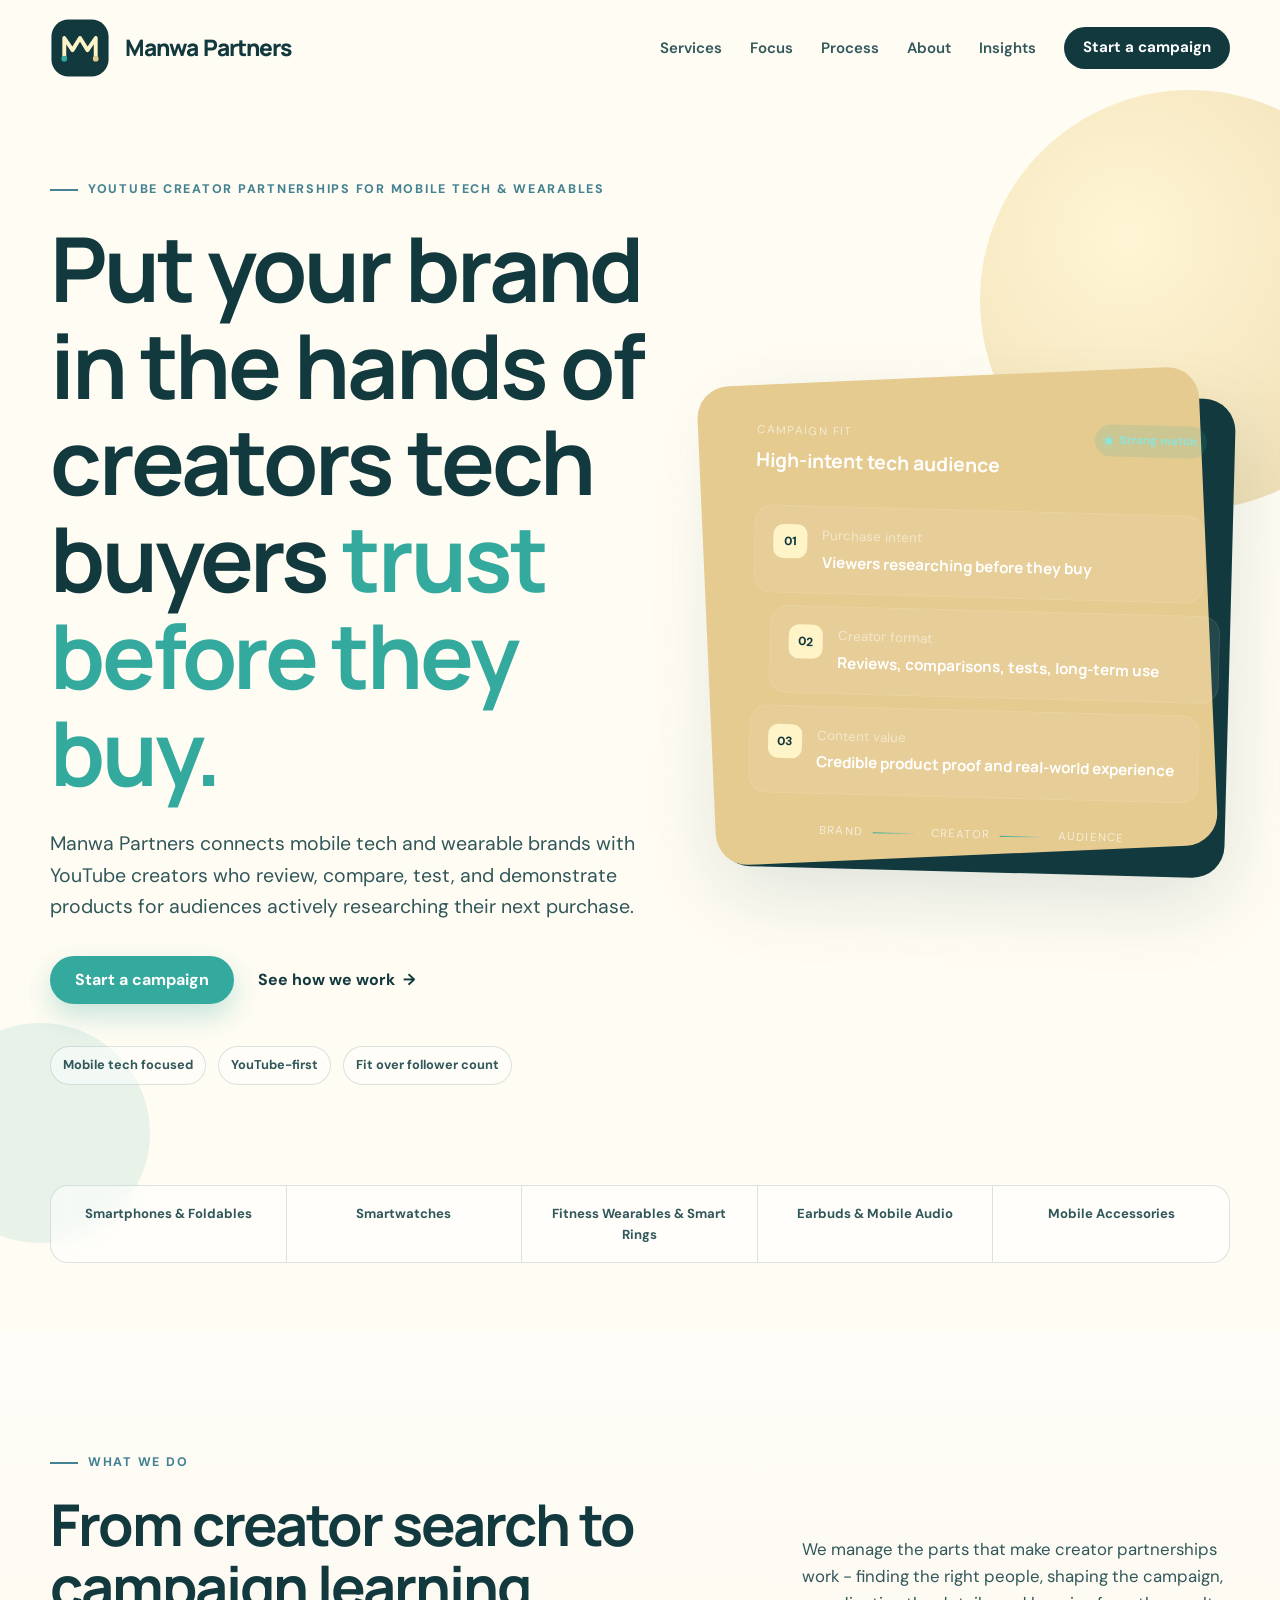
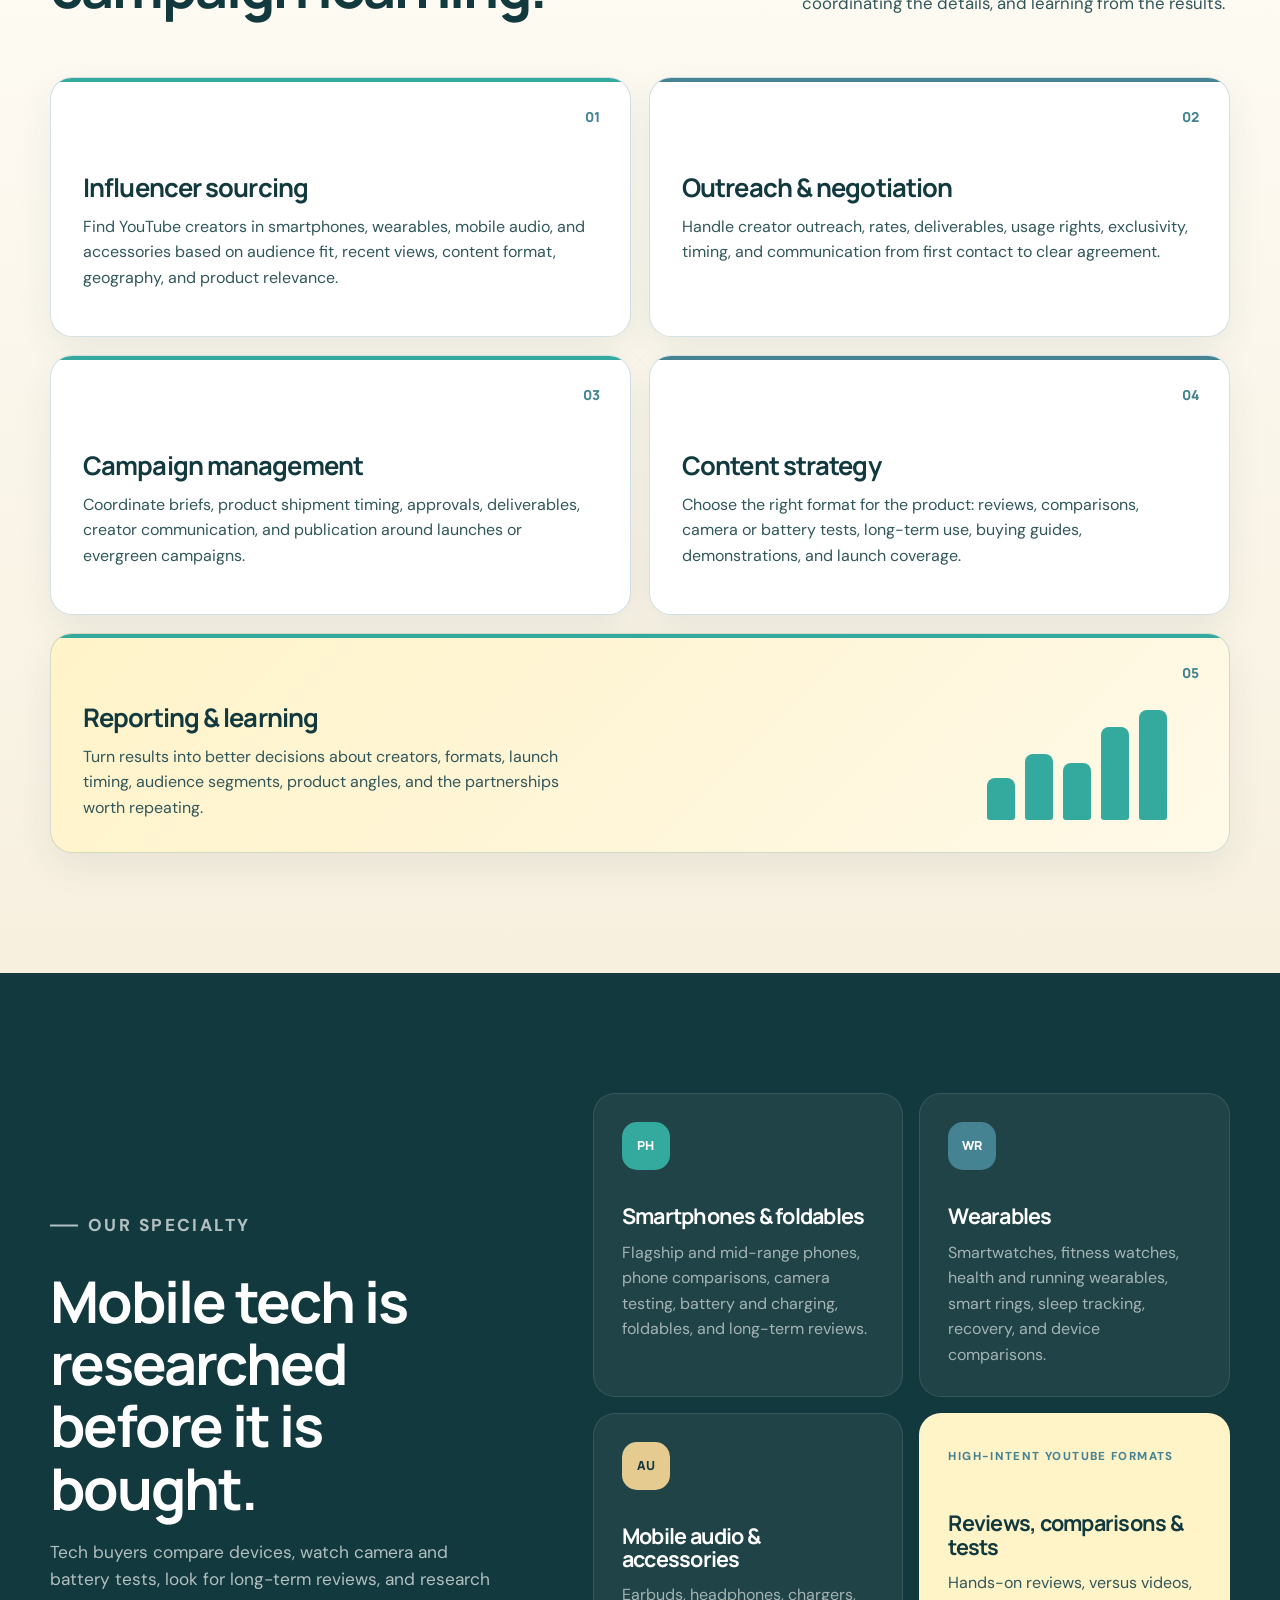
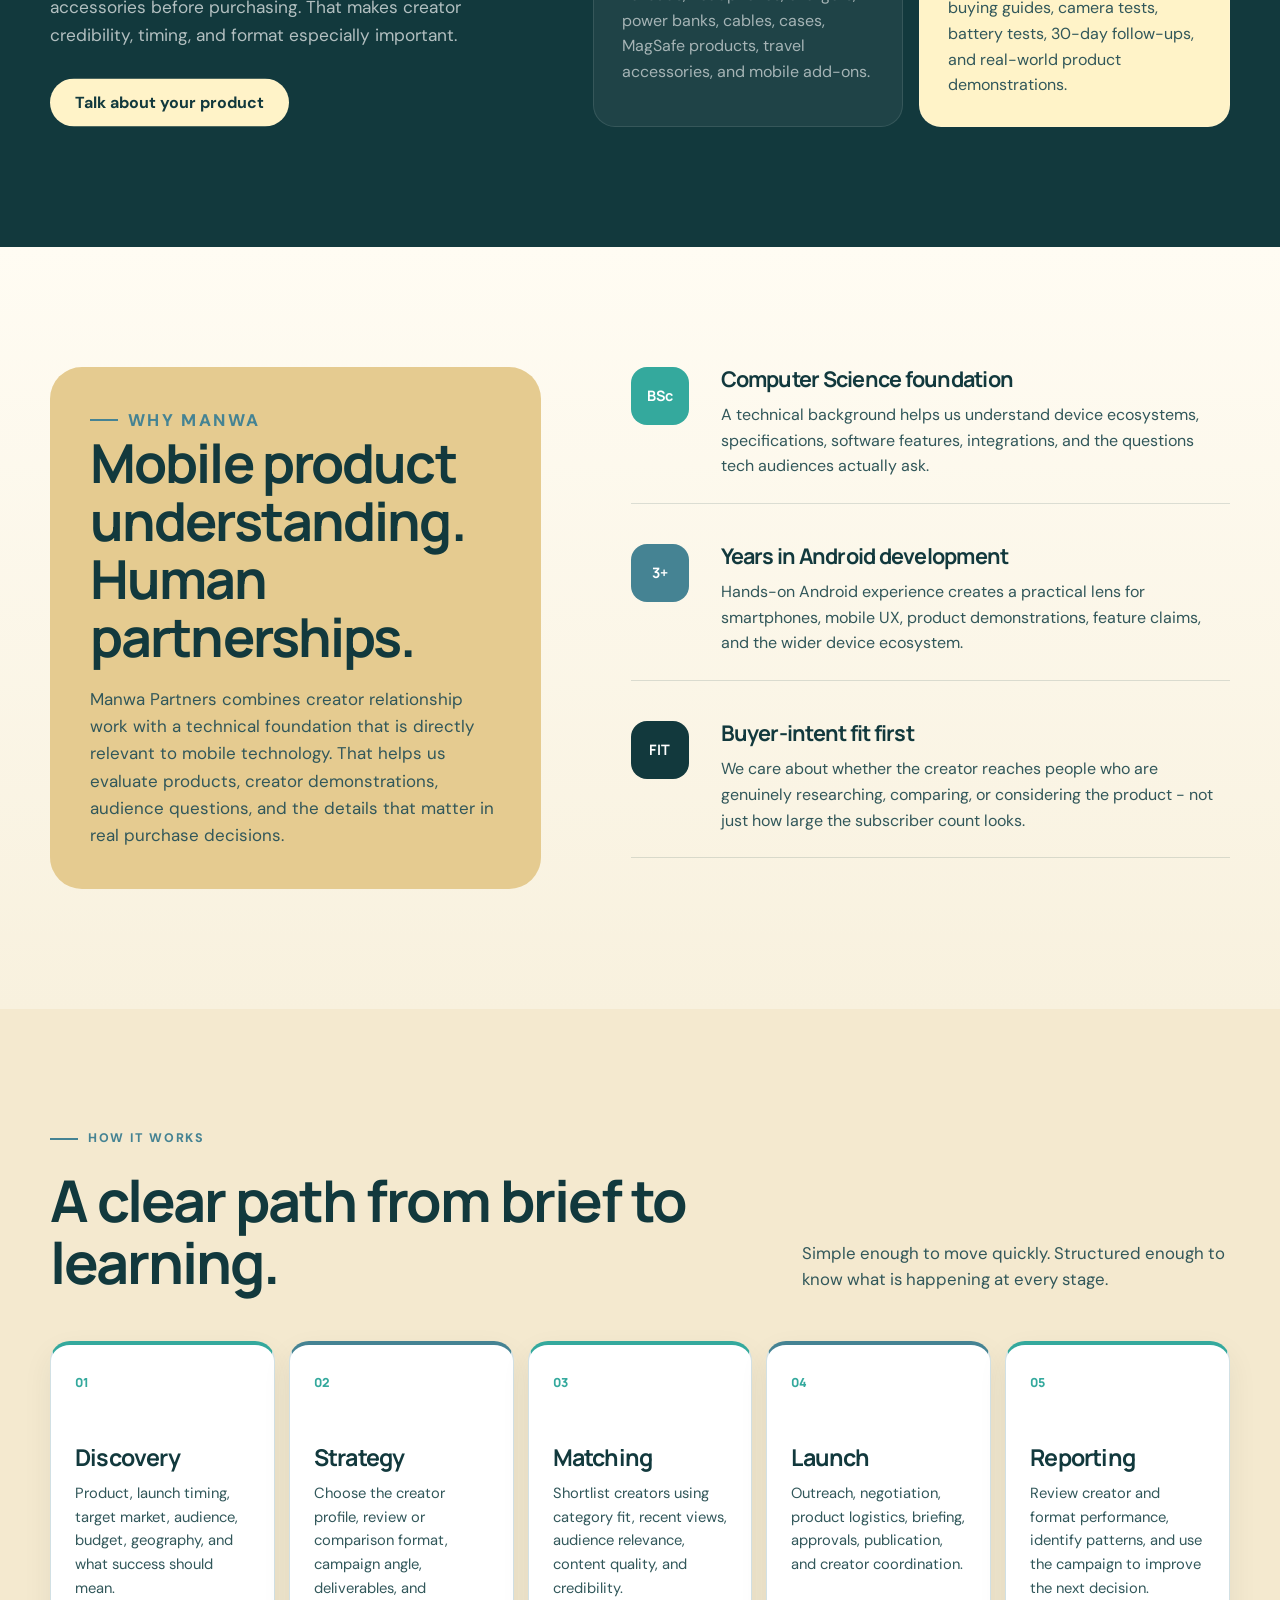
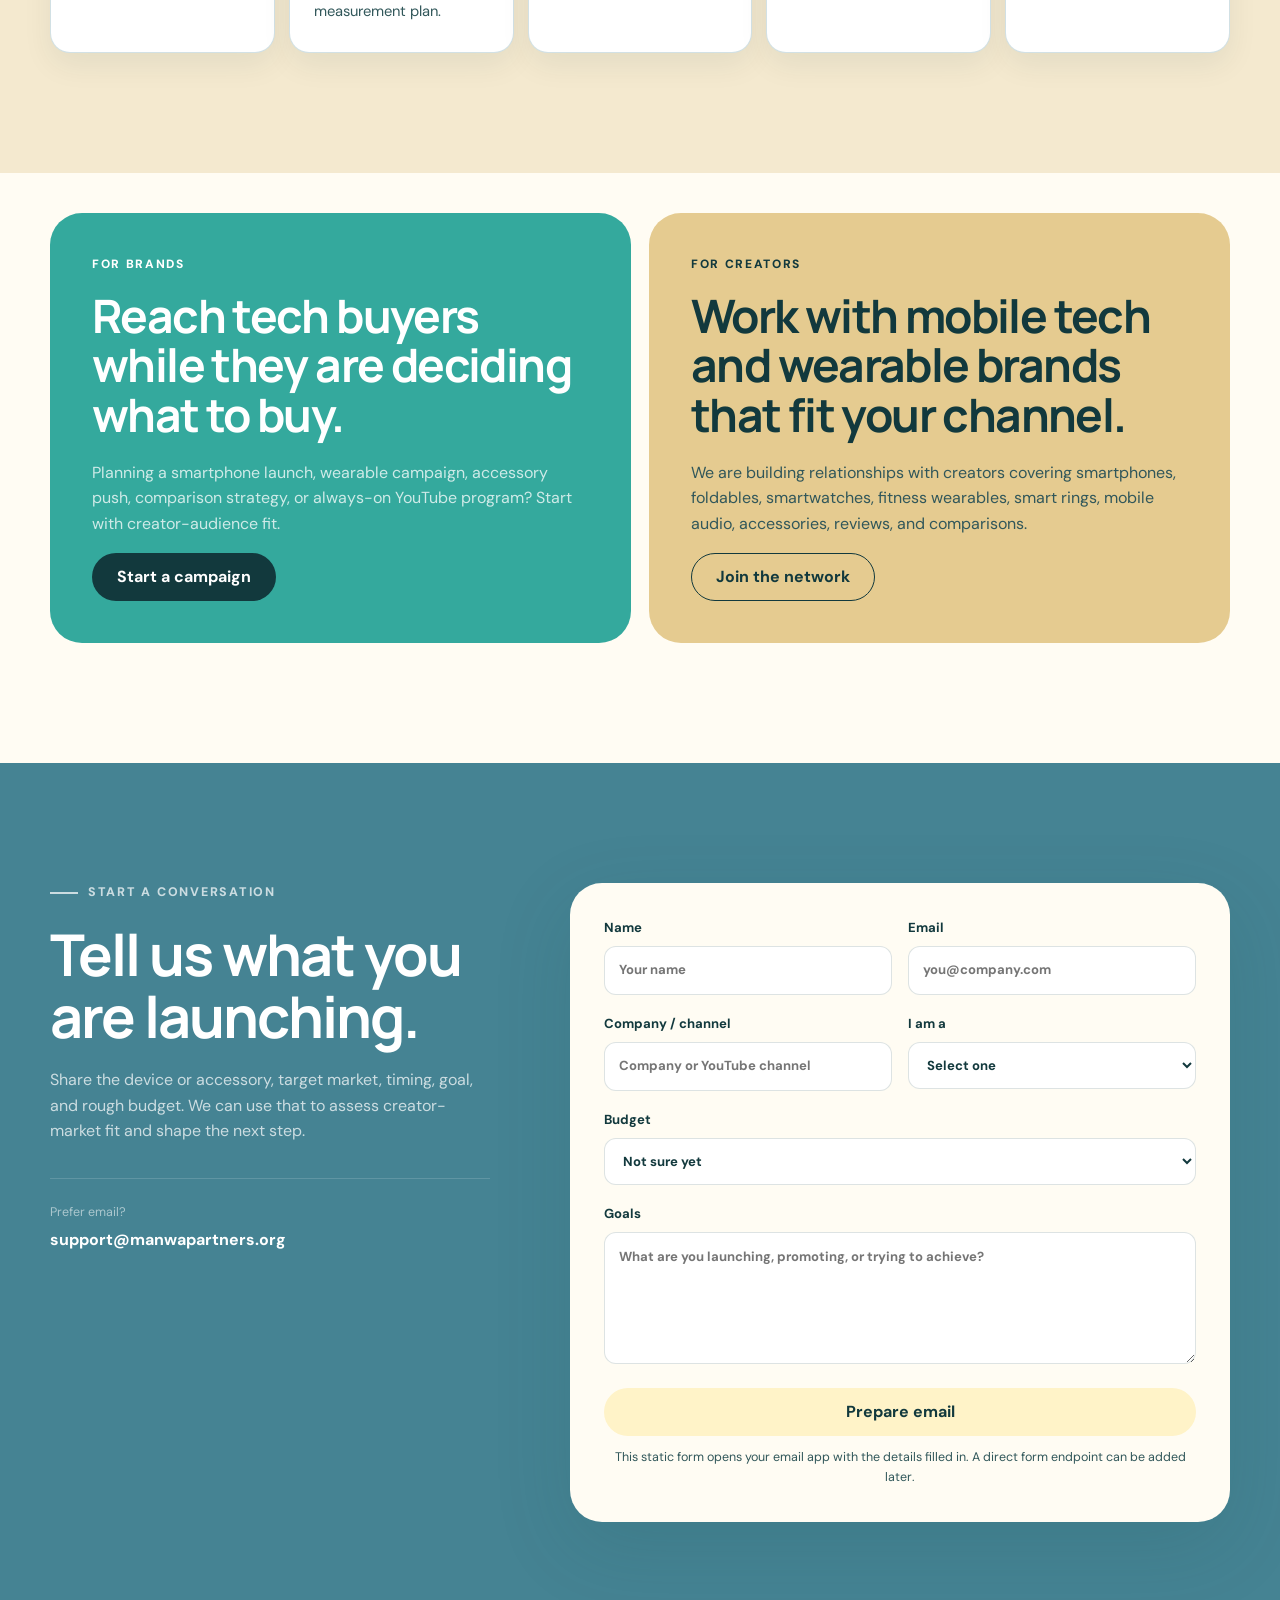
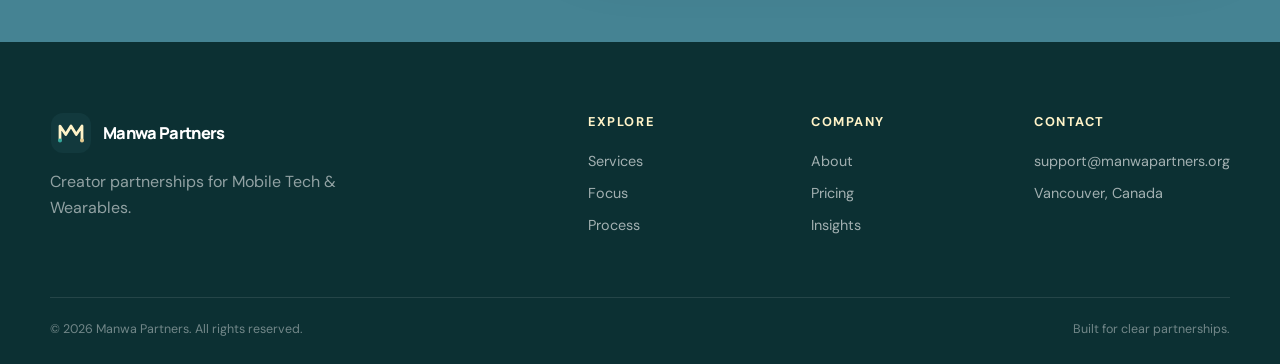
==== commit 38425d48: "Update site for Mobile Tech and Wearables niche" ====
--- a/index.html
+++ b/index.html
@@ -3,11 +3,11 @@
 <head>
   <meta charset="utf-8">
   <meta name="viewport" content="width=device-width, initial-scale=1">
-  <title>Manwa Partners | Influencer Marketing & Creator Partnerships</title>
-  <meta name="description" content="Manwa Partners connects brands with creators through thoughtful influencer sourcing, campaign strategy, outreach, management, and reporting.">
+  <title>Manwa Partners | Mobile Tech & Wearables Influencer Marketing</title>
+  <meta name="description" content="Manwa Partners connects mobile tech and wearable brands with YouTube creators covering smartphones, smartwatches, fitness wearables, smart rings, mobile audio, and accessories.">
   <meta name="theme-color" content="#34A99D">
-  <meta property="og:title" content="Manwa Partners | Creator partnerships built around real fit">
-  <meta property="og:description" content="Influencer marketing and creator partnerships for brands in productivity software, home decor, home living, and other strong-fit categories.">
+  <meta property="og:title" content="Manwa Partners | Creator partnerships for Mobile Tech & Wearables">
+  <meta property="og:description" content="YouTube-first creator partnerships for smartphone, wearable, mobile audio, and accessory brands.">
   <meta property="og:type" content="website">
   <meta property="og:url" content="https://manwapartners.com/">
   <meta property="og:image" content="https://manwapartners.com/assets/og-card.png">
@@ -47,26 +47,26 @@
       <div class="hero-orb hero-orb-two" aria-hidden="true"></div>
       <div class="container hero-grid">
         <div class="hero-copy reveal">
-          <p class="eyebrow"><span></span>Creator partnerships built around real brand-audience fit</p>
-          <h1>Put your brand in the hands of creators who can <em>make people care.</em></h1>
-          <p class="hero-description">Manwa Partners connects brands with creators who can explain, demonstrate, style, review, and recommend products in a way that feels natural to their audience.</p>
+          <p class="eyebrow"><span></span>YouTube creator partnerships for Mobile Tech & Wearables</p>
+          <h1>Put your brand in the hands of creators tech buyers <em>trust before they buy.</em></h1>
+          <p class="hero-description">Manwa Partners connects mobile tech and wearable brands with YouTube creators who review, compare, test, and demonstrate products for audiences actively researching their next purchase.</p>
           <div class="hero-actions">
             <a class="button button-primary" href="#contact">Start a campaign</a>
             <a class="text-link" href="#process">See how we work <span aria-hidden="true">→</span></a>
           </div>
-          <div class="hero-proof"><span>Product-led</span><span>YouTube-focused</span><span>Fit over follower count</span></div>
+          <div class="hero-proof"><span>Mobile tech focused</span><span>YouTube-first</span><span>Fit over follower count</span></div>
         </div>
 
         <div class="hero-visual reveal reveal-delay">
           <div class="signal-card">
             <div class="signal-header">
-              <div><span class="signal-label">Campaign fit</span><strong>Strong brand-creator match</strong></div>
+              <div><span class="signal-label">Campaign fit</span><strong>High-intent tech audience</strong></div>
               <span class="status-pill"><i></i>Strong match</span>
             </div>
             <div class="match-stack">
-              <article class="match-card"><span class="match-number">01</span><div><small>Audience relevance</small><strong>People who genuinely care about the category</strong></div></article>
-              <article class="match-card shift"><span class="match-number">02</span><div><small>Creator format</small><strong>Reviews, demos, styling, education, inspiration</strong></div></article>
-              <article class="match-card"><span class="match-number">03</span><div><small>Content value</small><strong>Useful, credible product storytelling</strong></div></article>
+              <article class="match-card"><span class="match-number">01</span><div><small>Purchase intent</small><strong>Viewers researching before they buy</strong></div></article>
+              <article class="match-card shift"><span class="match-number">02</span><div><small>Creator format</small><strong>Reviews, comparisons, tests, long-term use</strong></div></article>
+              <article class="match-card"><span class="match-number">03</span><div><small>Content value</small><strong>Credible product proof and real-world experience</strong></div></article>
             </div>
             <div class="signal-footer"><span>Brand</span><b></b><span>Creator</span><b></b><span>Audience</span></div>
           </div>
@@ -74,7 +74,7 @@
       </div>
 
       <div class="container">
-        <div class="focus-strip reveal"><span>Productivity software</span><span>AI & automation</span><span>Home decor</span><span>Home & living</span><span>YouTube creators</span></div>
+        <div class="focus-strip reveal"><span>Smartphones & Foldables</span><span>Smartwatches</span><span>Fitness Wearables & Smart Rings</span><span>Earbuds & Mobile Audio</span><span>Mobile Accessories</span></div>
       </div>
     </section>
 
@@ -85,11 +85,11 @@
           <p>We manage the parts that make creator partnerships work - finding the right people, shaping the campaign, coordinating the details, and learning from the results.</p>
         </div>
         <div class="services-grid">
-          <article class="service-card reveal"><span>01</span><h3>Influencer sourcing</h3><p>Find creators based on audience fit, content style, product relevance, credibility, and the ability to make the brand feel natural inside their content.</p></article>
-          <article class="service-card reveal"><span>02</span><h3>Outreach & negotiation</h3><p>Creator outreach, offer coordination, campaign terms, and communication designed to move from first contact to a clear agreement.</p></article>
-          <article class="service-card reveal"><span>03</span><h3>Campaign management</h3><p>Keep briefs, timelines, approvals, deliverables, and creator communication organized from kickoff through publication.</p></article>
-          <article class="service-card reveal"><span>04</span><h3>Content strategy</h3><p>Build integrations around real use cases so the product feels useful inside the creator's content instead of inserted into it.</p></article>
-          <article class="service-card service-wide reveal"><span>05</span><div><h3>Reporting & learning</h3><p>Turn campaign results into decisions: which creators, formats, messages, and use cases deserve another investment.</p></div><div class="mini-chart"><i></i><i></i><i></i><i></i><i></i></div></article>
+          <article class="service-card reveal"><span>01</span><h3>Influencer sourcing</h3><p>Find YouTube creators in smartphones, wearables, mobile audio, and accessories based on audience fit, recent views, content format, geography, and product relevance.</p></article>
+          <article class="service-card reveal"><span>02</span><h3>Outreach & negotiation</h3><p>Handle creator outreach, rates, deliverables, usage rights, exclusivity, timing, and communication from first contact to clear agreement.</p></article>
+          <article class="service-card reveal"><span>03</span><h3>Campaign management</h3><p>Coordinate briefs, product shipment timing, approvals, deliverables, creator communication, and publication around launches or evergreen campaigns.</p></article>
+          <article class="service-card reveal"><span>04</span><h3>Content strategy</h3><p>Choose the right format for the product: reviews, comparisons, camera or battery tests, long-term use, buying guides, demonstrations, and launch coverage.</p></article>
+          <article class="service-card service-wide reveal"><span>05</span><div><h3>Reporting & learning</h3><p>Turn results into better decisions about creators, formats, launch timing, audience segments, product angles, and the partnerships worth repeating.</p></div><div class="mini-chart"><i></i><i></i><i></i><i></i><i></i></div></article>
         </div>
       </div>
     </section>
@@ -98,53 +98,53 @@
       <div class="container focus-layout">
         <div class="focus-intro reveal">
           <p class="eyebrow eyebrow-light"><span></span>Our specialty</p>
-          <h2>Different products need different creator stories.</h2>
-          <p>Some products need a clear demonstration. Others need taste, inspiration, or lifestyle context. We focus on finding creators whose content format matches the way people actually evaluate the product.</p>
+          <h2>Mobile tech is researched before it is bought.</h2>
+          <p>Tech buyers compare devices, watch camera and battery tests, look for long-term reviews, and research accessories before purchasing. That makes creator credibility, timing, and format especially important.</p>
           <a class="button button-cream" href="#contact">Talk about your product</a>
         </div>
         <div class="focus-cards">
-          <article class="focus-card reveal"><span class="focus-icon">PS</span><h3>Productivity software</h3><p>Apps and tools for work, study, organization, collaboration, planning, and better digital workflows.</p></article>
-          <article class="focus-card reveal"><span class="focus-icon">AI</span><h3>AI & automation</h3><p>Tools that save time, automate repetitive work, improve writing, research, planning, or decision making.</p></article>
-          <article class="focus-card reveal"><span class="focus-icon">HD</span><h3>Home decor</h3><p>Furniture, decor, organization, room transformations, styling products, and brands that benefit from visual inspiration.</p></article>
-          <article class="focus-card focus-secondary reveal"><span class="focus-kicker">Lifestyle vertical</span><h3>Home & living</h3><p>Products for everyday spaces, home organization, practical living, furnishings, and creator-led lifestyle discovery.</p></article>
+          <article class="focus-card reveal"><span class="focus-icon">PH</span><h3>Smartphones & foldables</h3><p>Flagship and mid-range phones, phone comparisons, camera testing, battery and charging, foldables, and long-term reviews.</p></article>
+          <article class="focus-card reveal"><span class="focus-icon">WR</span><h3>Wearables</h3><p>Smartwatches, fitness watches, health and running wearables, smart rings, sleep tracking, recovery, and device comparisons.</p></article>
+          <article class="focus-card reveal"><span class="focus-icon">AU</span><h3>Mobile audio & accessories</h3><p>Earbuds, headphones, chargers, power banks, cables, cases, MagSafe products, travel accessories, and mobile add-ons.</p></article>
+          <article class="focus-card focus-secondary reveal"><span class="focus-kicker">High-intent YouTube formats</span><h3>Reviews, comparisons & tests</h3><p>Hands-on reviews, versus videos, buying guides, camera tests, battery tests, 30-day follow-ups, and real-world product demonstrations.</p></article>
         </div>
       </div>
     </section>
 
     <section class="section section-advantage">
       <div class="container advantage-grid">
-        <div class="advantage-card reveal"><p class="eyebrow"><span></span>Why Manwa</p><h2>Product understanding. Human partnerships.</h2><p>Manwa Partners is built around thoughtful creator-brand fit, not generic influencer lists. A technical background adds depth for software campaigns, while the broader approach stays focused on how real people discover, evaluate, and trust products.</p></div>
+        <div class="advantage-card reveal"><p class="eyebrow"><span></span>Why Manwa</p><h2>Mobile product understanding. Human partnerships.</h2><p>Manwa Partners combines creator relationship work with a technical foundation that is directly relevant to mobile technology. That helps us evaluate products, creator demonstrations, audience questions, and the details that matter in real purchase decisions.</p></div>
         <div class="advantage-points">
-          <article class="advantage-point reveal"><strong>BSc</strong><div><h3>Technical foundation</h3><p>A Computer Science background helps us understand complex products and ask better questions when campaigns involve software or technology.</p></div></article>
-          <article class="advantage-point reveal"><strong>3+</strong><div><h3>Years building software</h3><p>Product-building experience creates a practical lens for evaluating demonstrations, use cases, positioning, and what audiences need to understand.</p></div></article>
-          <article class="advantage-point reveal"><strong>FIT</strong><div><h3>Audience relevance first</h3><p>We care about whether the creator can credibly use and explain the product - not just how large the subscriber count looks.</p></div></article>
+          <article class="advantage-point reveal"><strong>BSc</strong><div><h3>Computer Science foundation</h3><p>A technical background helps us understand device ecosystems, specifications, software features, integrations, and the questions tech audiences actually ask.</p></div></article>
+          <article class="advantage-point reveal"><strong>3+</strong><div><h3>Years in Android development</h3><p>Hands-on Android experience creates a practical lens for smartphones, mobile UX, product demonstrations, feature claims, and the wider device ecosystem.</p></div></article>
+          <article class="advantage-point reveal"><strong>FIT</strong><div><h3>Buyer-intent fit first</h3><p>We care about whether the creator reaches people who are genuinely researching, comparing, or considering the product - not just how large the subscriber count looks.</p></div></article>
         </div>
       </div>
     </section>
 
-    <section class="section" id="process">
+    <section class="section section-process" id="process">
       <div class="container">
         <div class="section-heading reveal"><div><p class="eyebrow"><span></span>How it works</p><h2>A clear path from brief to learning.</h2></div><p>Simple enough to move quickly. Structured enough to know what is happening at every stage.</p></div>
         <ol class="process-grid">
-          <li class="process-step reveal"><span>01</span><h3>Discovery</h3><p>Goals, product, audience, budget, timing, and what success should mean.</p></li>
-          <li class="process-step reveal"><span>02</span><h3>Strategy</h3><p>Define creator profile, content angles, campaign structure, and measurement plan.</p></li>
-          <li class="process-step reveal"><span>03</span><h3>Matching</h3><p>Research and shortlist creators with strong product-audience-content fit.</p></li>
-          <li class="process-step reveal"><span>04</span><h3>Launch</h3><p>Outreach, coordination, briefing, approvals, and campaign delivery.</p></li>
-          <li class="process-step reveal"><span>05</span><h3>Reporting</h3><p>Review results, identify patterns, and turn the campaign into the next decision.</p></li>
+          <li class="process-step reveal"><span>01</span><h3>Discovery</h3><p>Product, launch timing, target market, audience, budget, geography, and what success should mean.</p></li>
+          <li class="process-step reveal"><span>02</span><h3>Strategy</h3><p>Choose the creator profile, review or comparison format, campaign angle, deliverables, and measurement plan.</p></li>
+          <li class="process-step reveal"><span>03</span><h3>Matching</h3><p>Shortlist creators using category fit, recent views, audience relevance, content quality, and credibility.</p></li>
+          <li class="process-step reveal"><span>04</span><h3>Launch</h3><p>Outreach, negotiation, product logistics, briefing, approvals, publication, and creator coordination.</p></li>
+          <li class="process-step reveal"><span>05</span><h3>Reporting</h3><p>Review creator and format performance, identify patterns, and use the campaign to improve the next decision.</p></li>
         </ol>
       </div>
     </section>
 
     <section class="section section-pathways">
       <div class="container pathway-grid">
-        <article class="pathway-card pathway-brand reveal"><span class="pathway-label">For brands</span><h2>Find creators who make the product understandable.</h2><p>Planning a launch, always-on creator program, or first YouTube campaign? Start with the product and audience fit.</p><a class="button button-dark" href="#contact">Start a campaign</a></article>
-        <article class="pathway-card pathway-creator reveal"><span class="pathway-label">For creators</span><h2>Work with brands that genuinely fit your content.</h2><p>We are building relationships with creators across productivity software, AI, home decor, home living, reviews, tutorials, and visually led product content.</p><a class="button button-outline-dark" href="#contact">Join the network</a></article>
+        <article class="pathway-card pathway-brand reveal"><span class="pathway-label">For brands</span><h2>Reach tech buyers while they are deciding what to buy.</h2><p>Planning a smartphone launch, wearable campaign, accessory push, comparison strategy, or always-on YouTube program? Start with creator-audience fit.</p><a class="button button-dark" href="#contact">Start a campaign</a></article>
+        <article class="pathway-card pathway-creator reveal"><span class="pathway-label">For creators</span><h2>Work with mobile tech and wearable brands that fit your channel.</h2><p>We are building relationships with creators covering smartphones, foldables, smartwatches, fitness wearables, smart rings, mobile audio, accessories, reviews, and comparisons.</p><a class="button button-outline-dark" href="#contact">Join the network</a></article>
       </div>
     </section>
 
     <section class="section section-contact" id="contact">
       <div class="container contact-grid">
-        <div class="contact-copy reveal"><p class="eyebrow eyebrow-light"><span></span>Start a conversation</p><h2>Tell us what you want the campaign to move.</h2><p>Share the product, goal, and rough budget. We can use that to decide whether there is a strong creator-market fit and what a sensible next step looks like.</p><div class="contact-note"><span>Prefer email?</span><a href="mailto:hello@manwapartners.com">hello@manwapartners.com</a></div></div>
+        <div class="contact-copy reveal"><p class="eyebrow eyebrow-light"><span></span>Start a conversation</p><h2>Tell us what you are launching.</h2><p>Share the device or accessory, target market, timing, goal, and rough budget. We can use that to assess creator-market fit and shape the next step.</p><div class="contact-note"><span>Prefer email?</span><a href="mailto:support@manwapartners.org">support@manwapartners.org</a></div></div>
         <form class="contact-form reveal" data-contact-form>
           <div class="form-row"><label>Name<input type="text" name="name" autocomplete="name" required placeholder="Your name"></label><label>Email<input type="email" name="email" autocomplete="email" required placeholder="you@company.com"></label></div>
           <div class="form-row"><label>Company / channel<input type="text" name="company" required placeholder="Company or YouTube channel"></label><label>I am a<select name="contactType" required><option value="" selected disabled>Select one</option><option>Brand</option><option>Creator</option><option>Other</option></select></label></div>
@@ -159,8 +159,8 @@
 
   <footer class="site-footer">
     <div class="container footer-main">
-      <div><a class="brand brand-footer" href="index.html"><img src="assets/logo-mark.svg" alt="" width="42" height="42"><span>Manwa Partners</span></a><p>Creator partnerships built around strong brand-audience fit.</p></div>
-      <div class="footer-links"><div><strong>Explore</strong><a href="#services">Services</a><a href="#focus">Focus</a><a href="#process">Process</a></div><div><strong>Company</strong><a href="about.html">About</a><a href="pricing.html">Pricing</a><a href="blog.html">Insights</a></div><div><strong>Contact</strong><a href="mailto:hello@manwapartners.com">hello@manwapartners.com</a><span>Vancouver, Canada</span></div></div>
+      <div><a class="brand brand-footer" href="index.html"><img src="assets/logo-mark.svg" alt="" width="42" height="42"><span>Manwa Partners</span></a><p>Creator partnerships for Mobile Tech & Wearables.</p></div>
+      <div class="footer-links"><div><strong>Explore</strong><a href="#services">Services</a><a href="#focus">Focus</a><a href="#process">Process</a></div><div><strong>Company</strong><a href="about.html">About</a><a href="pricing.html">Pricing</a><a href="blog.html">Insights</a></div><div><strong>Contact</strong><a href="mailto:support@manwapartners.org">support@manwapartners.org</a><span>Vancouver, Canada</span></div></div>
     </div>
     <div class="container footer-bottom"><span>© <span data-year></span> Manwa Partners. All rights reserved.</span><span>Built for clear partnerships.</span></div>
   </footer>
--- a/styles.css
+++ b/styles.css
@@ -24,3 +24,95 @@
 .site-header.scrolled .brand img{width:52px;height:52px}
 @media(max-width:1000px){.site-nav{inset:92px 20px auto}.site-header .brand{font-size:1.22rem}.site-header .brand img,.site-header.scrolled .brand img{width:50px;height:50px}}
 @media(max-width:520px){.site-header .brand{font-size:1.08rem;gap:10px}.site-header .brand img,.site-header.scrolled .brand img{width:46px;height:46px}}
+
+
+/* V3: stronger hierarchy for service/process cards */
+.section-services{
+  background:linear-gradient(180deg,#FFFDF8 0%,#F7F0DF 100%);
+}
+.service-card{
+  background:#FFFFFF;
+  border:1px solid rgba(69,131,147,.24);
+  box-shadow:0 14px 36px rgba(18,57,61,.07);
+}
+.service-card::before{
+  content:"";
+  position:absolute;
+  left:0;
+  right:0;
+  top:0;
+  height:4px;
+  background:var(--teal);
+}
+.service-card:nth-child(even)::before{
+  background:var(--blue);
+}
+.service-card:hover{
+  transform:translateY(-6px);
+  box-shadow:0 20px 44px rgba(18,57,61,.12);
+  border-color:rgba(52,169,157,.45);
+}
+.service-wide{
+  background:linear-gradient(135deg,#FFF3C8 0%,#FFF9E8 100%);
+}
+
+.section-process{
+  background:#F4E9CF;
+}
+.section-process .section-heading{
+  margin-bottom:48px;
+}
+.process-grid{
+  gap:14px;
+  border:0;
+  border-radius:0;
+  overflow:visible;
+}
+.process-step{
+  min-height:280px;
+  border:1px solid rgba(69,131,147,.24);
+  border-top:4px solid var(--teal);
+  border-radius:20px;
+  background:#FFFFFF;
+  box-shadow:0 12px 30px rgba(18,57,61,.07);
+}
+.process-step:nth-child(even){
+  border-top-color:var(--blue);
+}
+.process-step:last-child{
+  border-right:1px solid rgba(69,131,147,.24);
+}
+.process-step:hover{
+  background:#FFF9E8;
+  transform:translateY(-4px);
+  box-shadow:0 18px 40px rgba(18,57,61,.10);
+}
+.process-step>span{
+  margin-bottom:52px;
+}
+
+@media(max-width:1000px){
+  .process-step,
+  .process-step:nth-child(2n),
+  .process-step:last-child{
+    border-right:1px solid rgba(69,131,147,.24);
+    border-bottom:1px solid rgba(69,131,147,.24);
+  }
+}
+@media(max-width:760px){
+  .process-grid{
+    gap:12px;
+  }
+  .process-step,
+  .process-step:nth-child(2n),
+  .process-step:last-child{
+    border:1px solid rgba(69,131,147,.24);
+    border-top:4px solid var(--teal);
+  }
+  .process-step:nth-child(even){
+    border-top-color:var(--blue);
+  }
+  .process-step>span{
+    margin-bottom:34px;
+  }
+}
